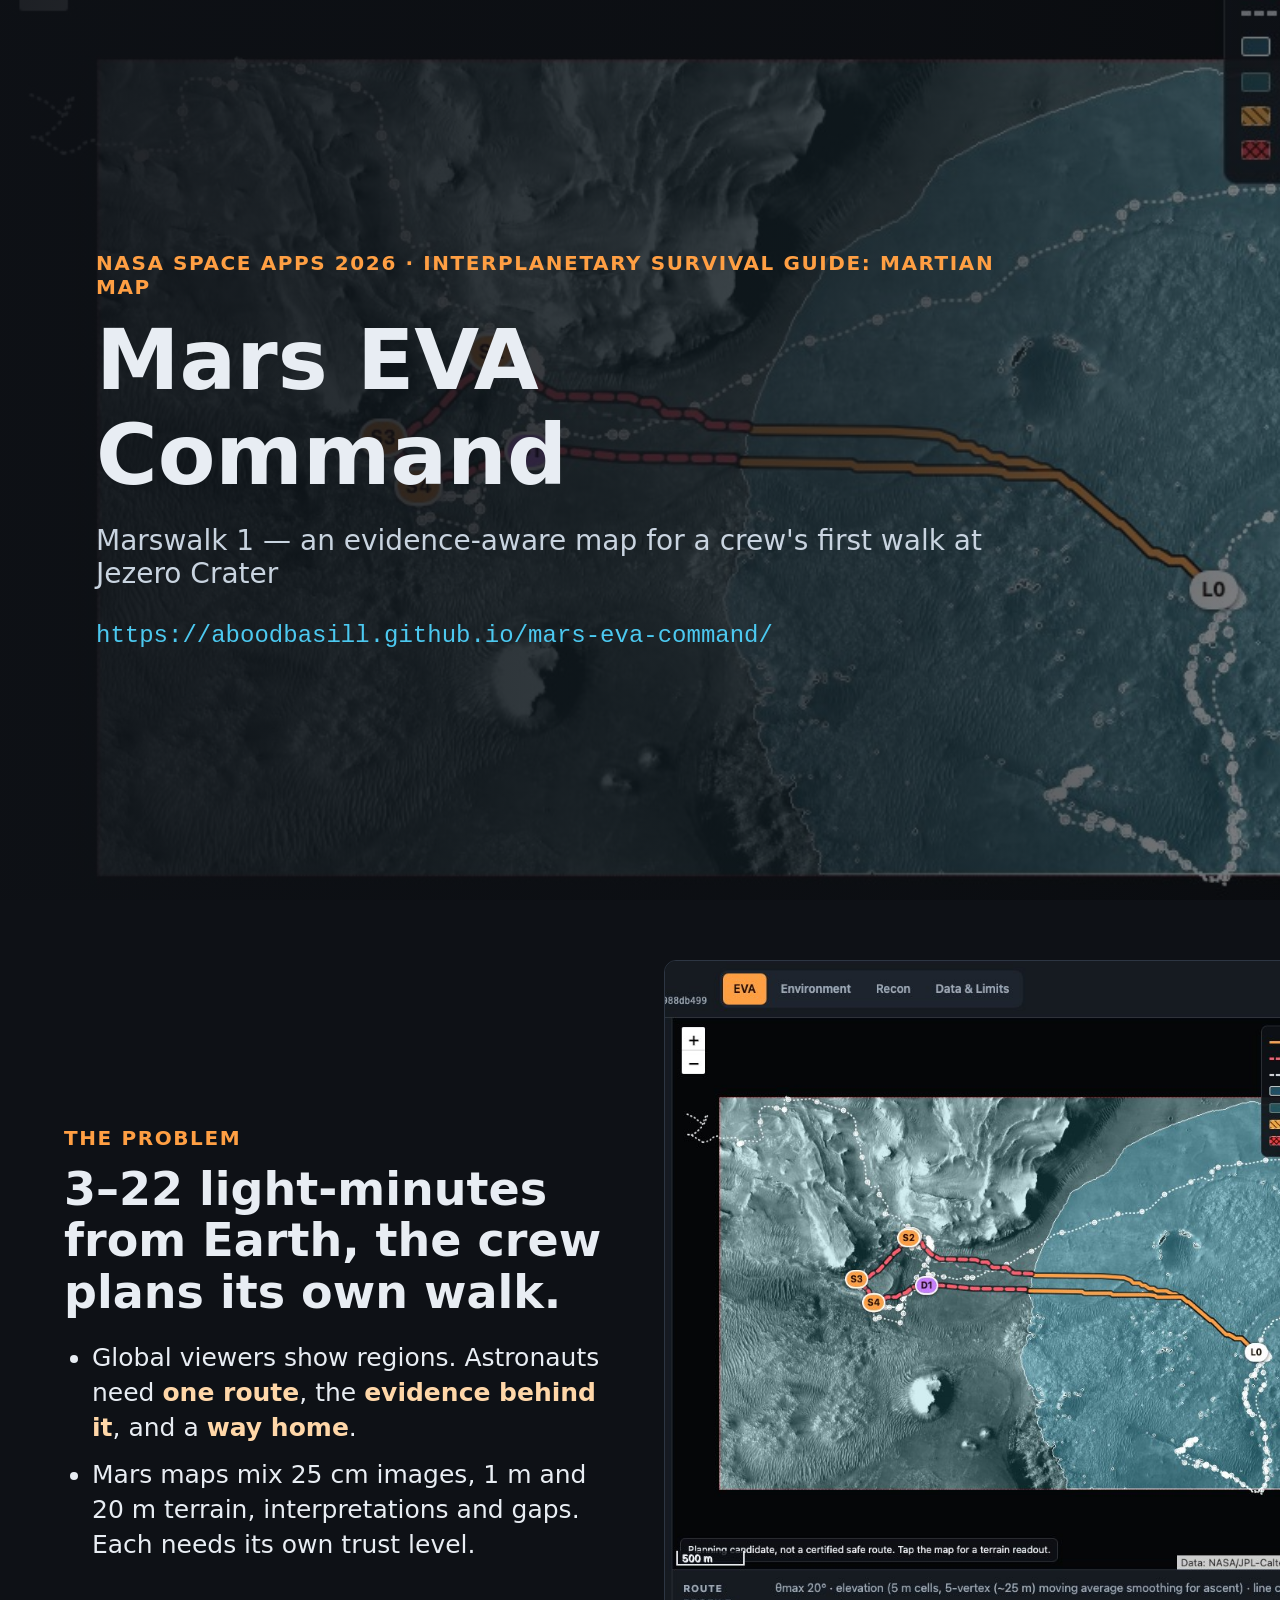
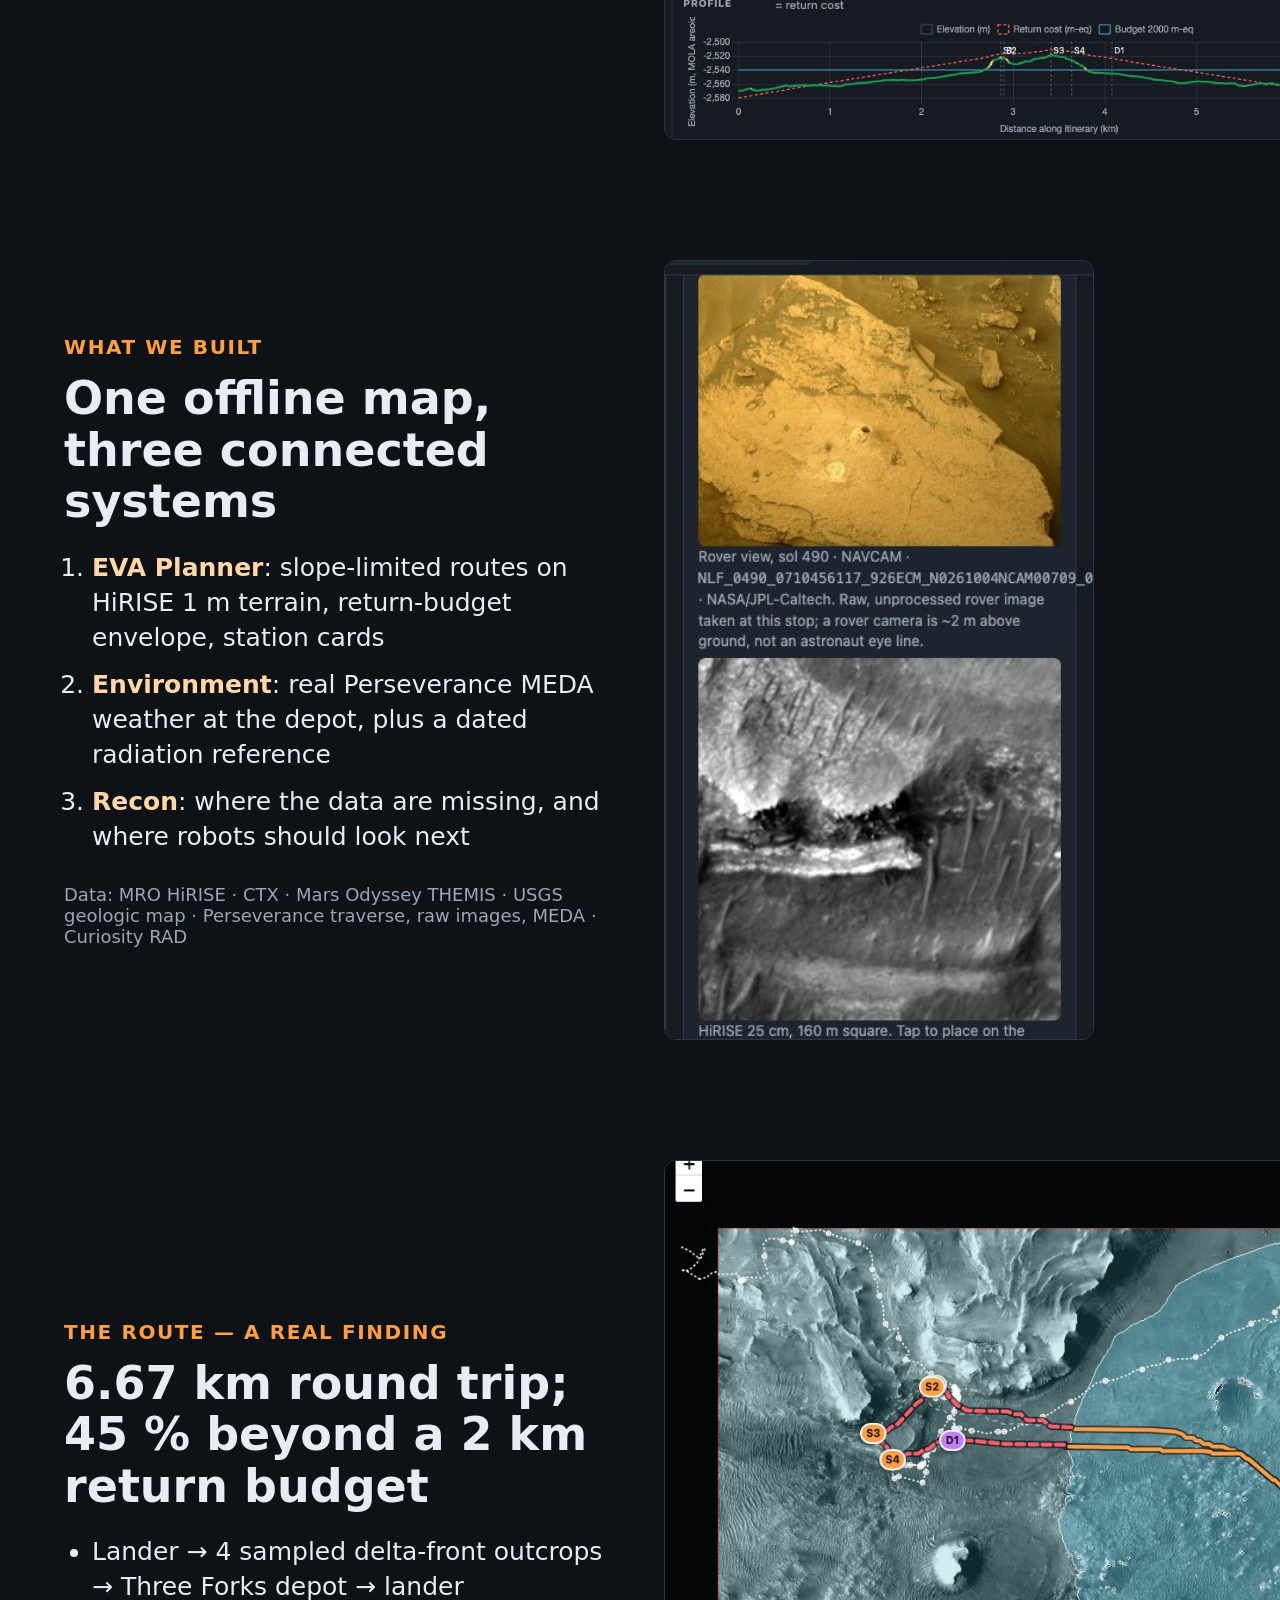
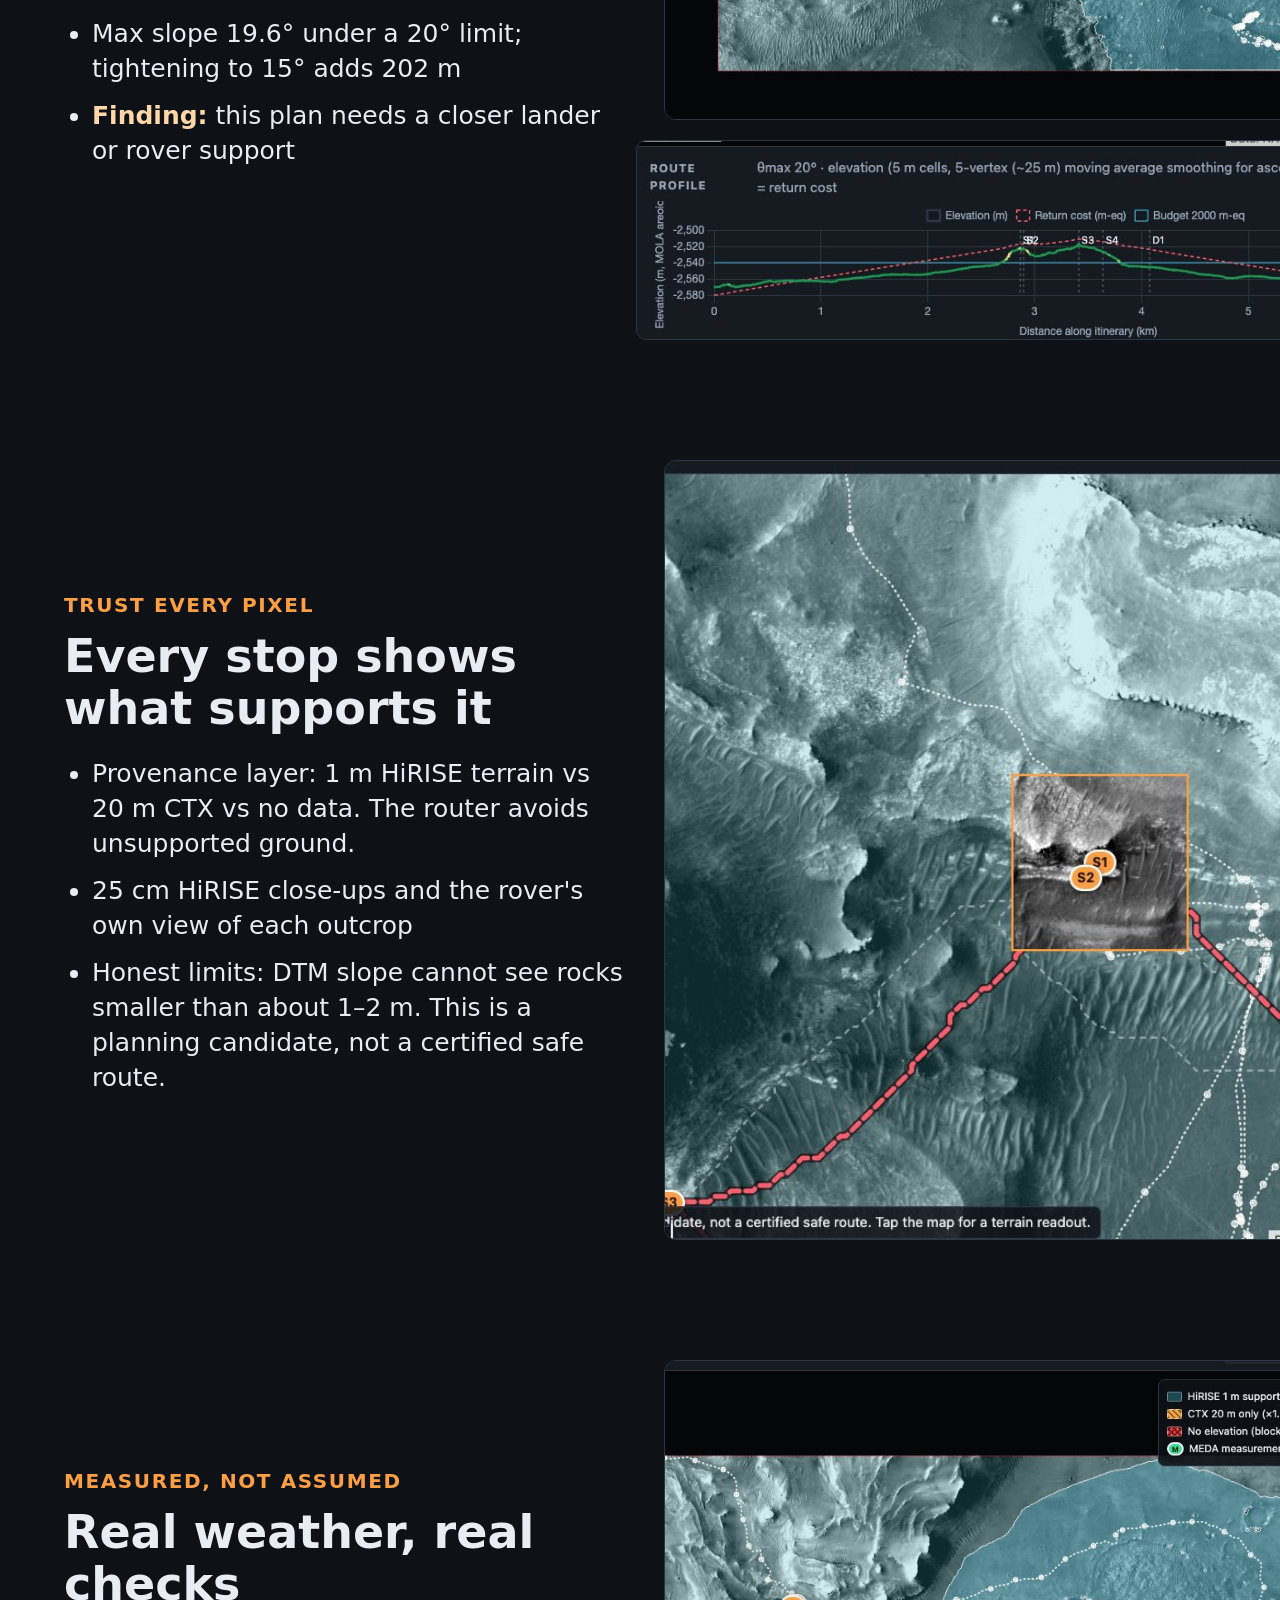
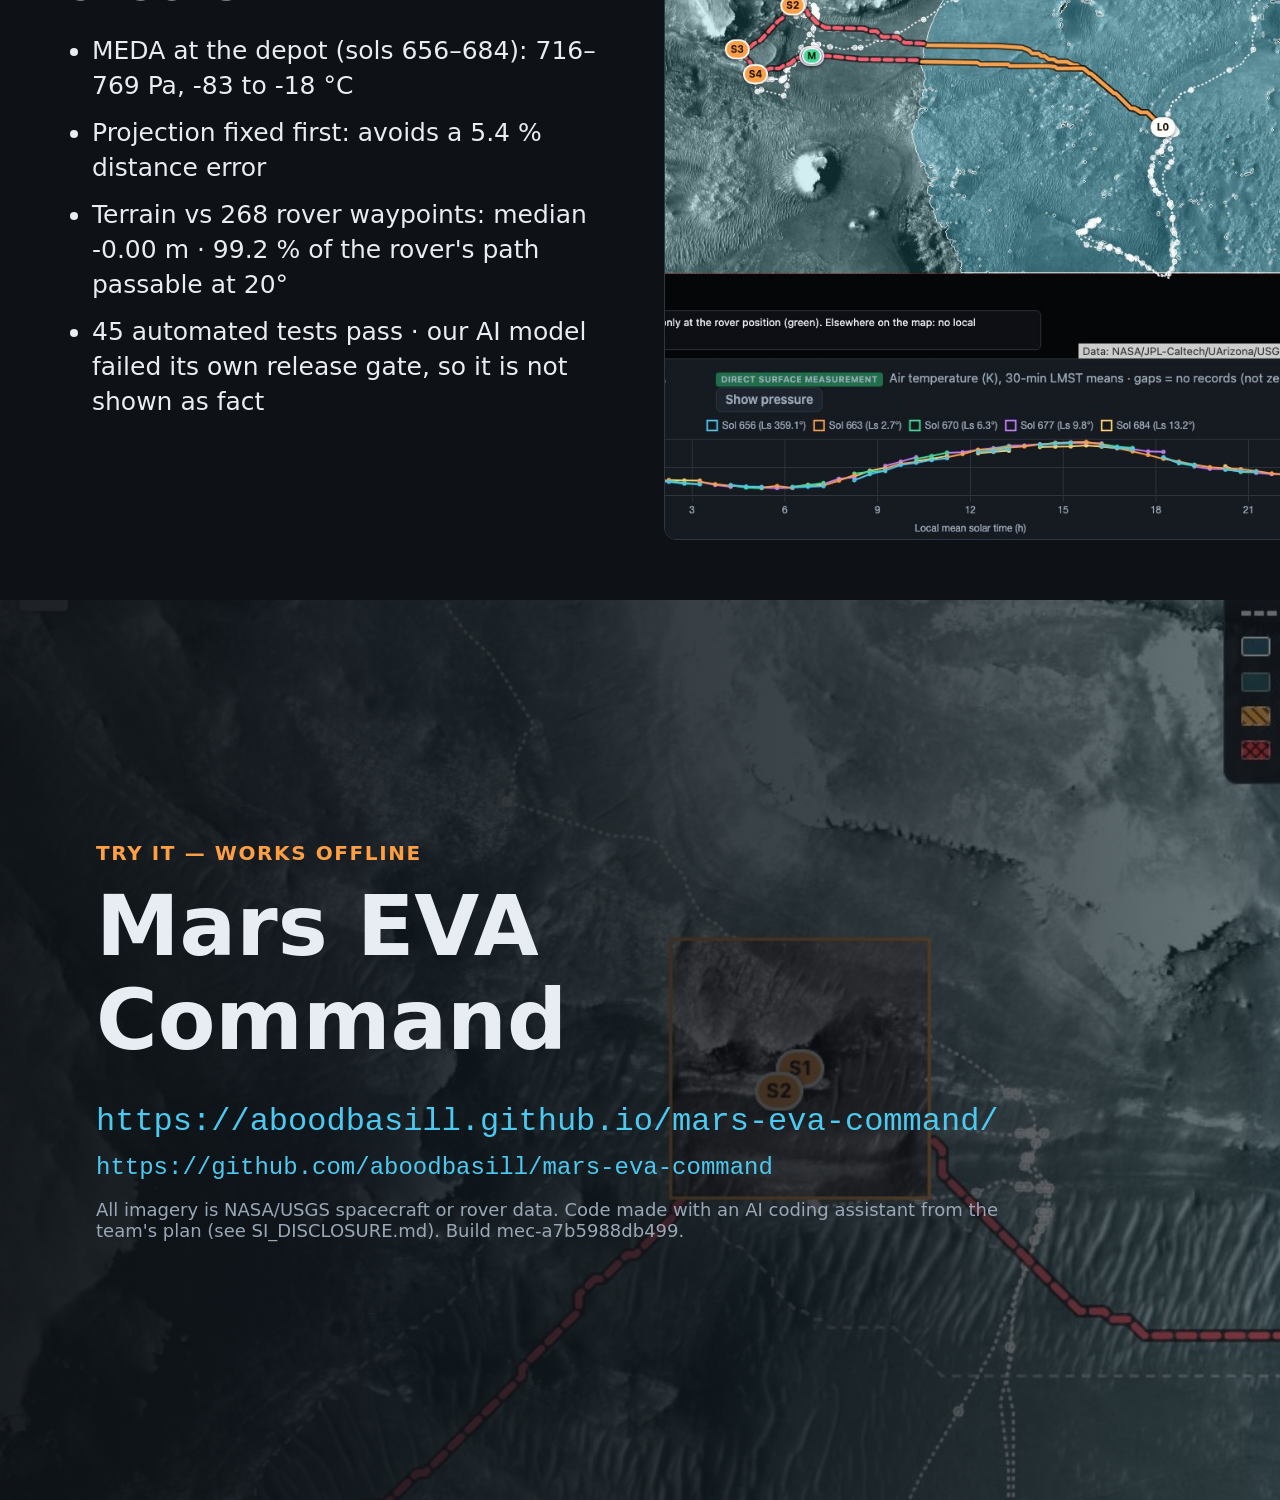
==== app/demo/index.html @ 602cb1e8 "Add demo: 7-slide deck, PDF and 29 s video; app deep links Demo is generated by demo/build_demo.py f" ====
<!doctype html><html lang="en"><head><meta charset="utf-8"><meta name="viewport" content="width=device-width, initial-scale=1">
      <title>Mars EVA Command — Demo</title>
      <meta name="si-disclosure" content="Slides generated with the help of an AI coding assistant from the team's plan; all images are real NASA/USGS data and app screenshots.">
      <style>*{box-sizing:border-box}html,body{margin:0;background:#0e1116;color:#e8edf3;font-family:system-ui,-apple-system,"Segoe UI",Roboto,sans-serif}
      .s{position:relative;width:1600px;height:900px;overflow:hidden;display:flex;gap:40px;padding:60px 64px;background:#0e1116;page-break-after:always;break-after:page}
      .txt{flex:0 0 560px;display:flex;flex-direction:column;justify-content:center}
      .kicker{color:#ff9f43;font-weight:700;text-transform:uppercase;letter-spacing:.08em;font-size:20px;margin-bottom:14px}
      h1{font-size:46px;line-height:1.12;margin:0 0 22px}h2{font-size:28px;font-weight:500;color:#c9d4e0;margin:0 0 18px}
      ul,ol{font-size:25px;line-height:1.4;padding-left:28px;margin:0}li{margin:0 0 12px}b{color:#ffd7a8}
      .small{font-size:18px;color:#9aa7b6;margin-top:18px}
      .pic{flex:1;min-width:0;height:100%;object-fit:cover;border-radius:12px;border:1px solid #2d3643}
      .pic.tall{flex:0 0 auto;width:430px;object-fit:cover;object-position:top}
      .strip{position:absolute;right:64px;bottom:60px;width:900px;height:200px;object-fit:cover;border-radius:10px;border:1px solid #2d3643}
      .s:has(.strip) .pic{height:560px;align-self:flex-start}
      .title{padding:0}.bg{position:absolute;inset:0;width:100%;height:100%;object-fit:cover}
      .veil{position:absolute;inset:0;background:linear-gradient(90deg,rgba(14,17,22,.94) 0%,rgba(14,17,22,.75) 55%,rgba(14,17,22,.35) 100%)}
      .tc{position:relative;padding:120px 96px;display:flex;flex-direction:column;justify-content:center;max-width:1100px}
      .title h1{font-size:84px}.links{font-family:ui-monospace,Menlo,monospace;font-size:24px;color:#4cc9f0;margin-top:14px}
      .links.big{font-size:32px}.team{font-size:28px;margin-top:8px}
      @page{size:1600px 900px;margin:0}
      body.one .s{display:none}body.one .s.on{display:flex}</style></head><body><section class="s title"><img class="bg" src="img/map.jpg" alt="">
      <div class="veil"></div><div class="tc">
      <div class="kicker">NASA Space Apps 2026 · Interplanetary Survival Guide: Martian Map</div>
      <h1>Mars EVA Command</h1><h2>Marswalk 1 — an evidence-aware map for a crew's first walk at Jezero Crater</h2>
      <div class="links">https://aboodbasill.github.io/mars-eva-command/</div></div></section><section class="s"><div class="txt"><div class="kicker">The problem</div>
      <h1>3–22 light-minutes from Earth, the crew plans its own walk.</h1>
      <ul><li>Global viewers show regions. Astronauts need <b>one route</b>, the <b>evidence behind it</b>, and a <b>way home</b>.</li>
      <li>Mars maps mix 25 cm images, 1 m and 20 m terrain, interpretations and gaps. Each needs its own trust level.</li></ul></div>
      <img class="pic" src="img/eva_full.jpg" alt="App overview"></section><section class="s"><div class="txt"><div class="kicker">What we built</div>
      <h1>One offline map, three connected systems</h1>
      <ol><li><b>EVA Planner</b>: slope-limited routes on HiRISE 1 m terrain, return-budget envelope, station cards</li>
      <li><b>Environment</b>: real Perseverance MEDA weather at the depot, plus a dated radiation reference</li>
      <li><b>Recon</b>: where the data are missing, and where robots should look next</li></ol>
      <p class="small">Data: MRO HiRISE · CTX · Mars Odyssey THEMIS · USGS geologic map · Perseverance traverse, raw images, MEDA · Curiosity RAD</p></div>
      <img class="pic tall" src="img/station.jpg" alt="Station card with rover view"></section><section class="s"><div class="txt"><div class="kicker">The route — a real finding</div>
      <h1>6.67 km round trip; 45 % beyond a 2 km return budget</h1>
      <ul><li>Lander → 4 sampled delta-front outcrops → Three Forks depot → lander</li>
      <li>Max slope 19.6° under a 20° limit; tightening to 15° adds 202 m</li>
      <li><b>Finding:</b> this plan needs a closer lander or rover support</li></ul></div>
      <img class="pic" src="img/map.jpg" alt="Route map"><img class="strip" src="img/profile.jpg" alt="Elevation profile"></section><section class="s"><div class="txt"><div class="kicker">Trust every pixel</div>
      <h1>Every stop shows what supports it</h1>
      <ul><li>Provenance layer: 1 m HiRISE terrain vs 20 m CTX vs no data. The router avoids unsupported ground.</li>
      <li>25 cm HiRISE close-ups and the rover's own view of each outcrop</li>
      <li>Honest limits: DTM slope cannot see rocks smaller than about 1–2 m. This is a planning candidate, not a certified safe route.</li></ul></div>
      <img class="pic" src="img/chip.jpg" alt="25 cm HiRISE chip at S1"></section><section class="s"><div class="txt"><div class="kicker">Measured, not assumed</div>
      <h1>Real weather, real checks</h1>
      <ul><li>MEDA at the depot (sols 656–684): 716–769 Pa, -83 to -18 °C</li>
      <li>Projection fixed first: avoids a 5.4 % distance error</li>
      <li>Terrain vs 268 rover waypoints: median -0.00 m · 99.2 % of the rover's path passable at 20°</li>
      <li>45 automated tests pass · our AI model failed its own release gate, so it is not shown as fact</li></ul></div>
      <img class="pic" src="img/env.jpg" alt="Environment mode"></section><section class="s title"><img class="bg" src="img/chip.jpg" alt=""><div class="veil"></div><div class="tc">
      <div class="kicker">Try it — works offline</div><h1>Mars EVA Command</h1>
      <div class="links big">https://aboodbasill.github.io/mars-eva-command/</div><div class="links">https://github.com/aboodbasill/mars-eva-command</div>
      <p class="small">All imagery is NASA/USGS spacecraft or rover data. Code made with an AI coding assistant from the team's plan (see SI_DISCLOSURE.md). Build mec-a7b5988db499.</p></div></section><script>const n=parseInt((location.hash.match(/slide=(\d+)/)||[])[1]||0,10);
      if(n){document.body.classList.add('one');document.querySelectorAll('.s')[n-1].classList.add('on');}</script></body></html>
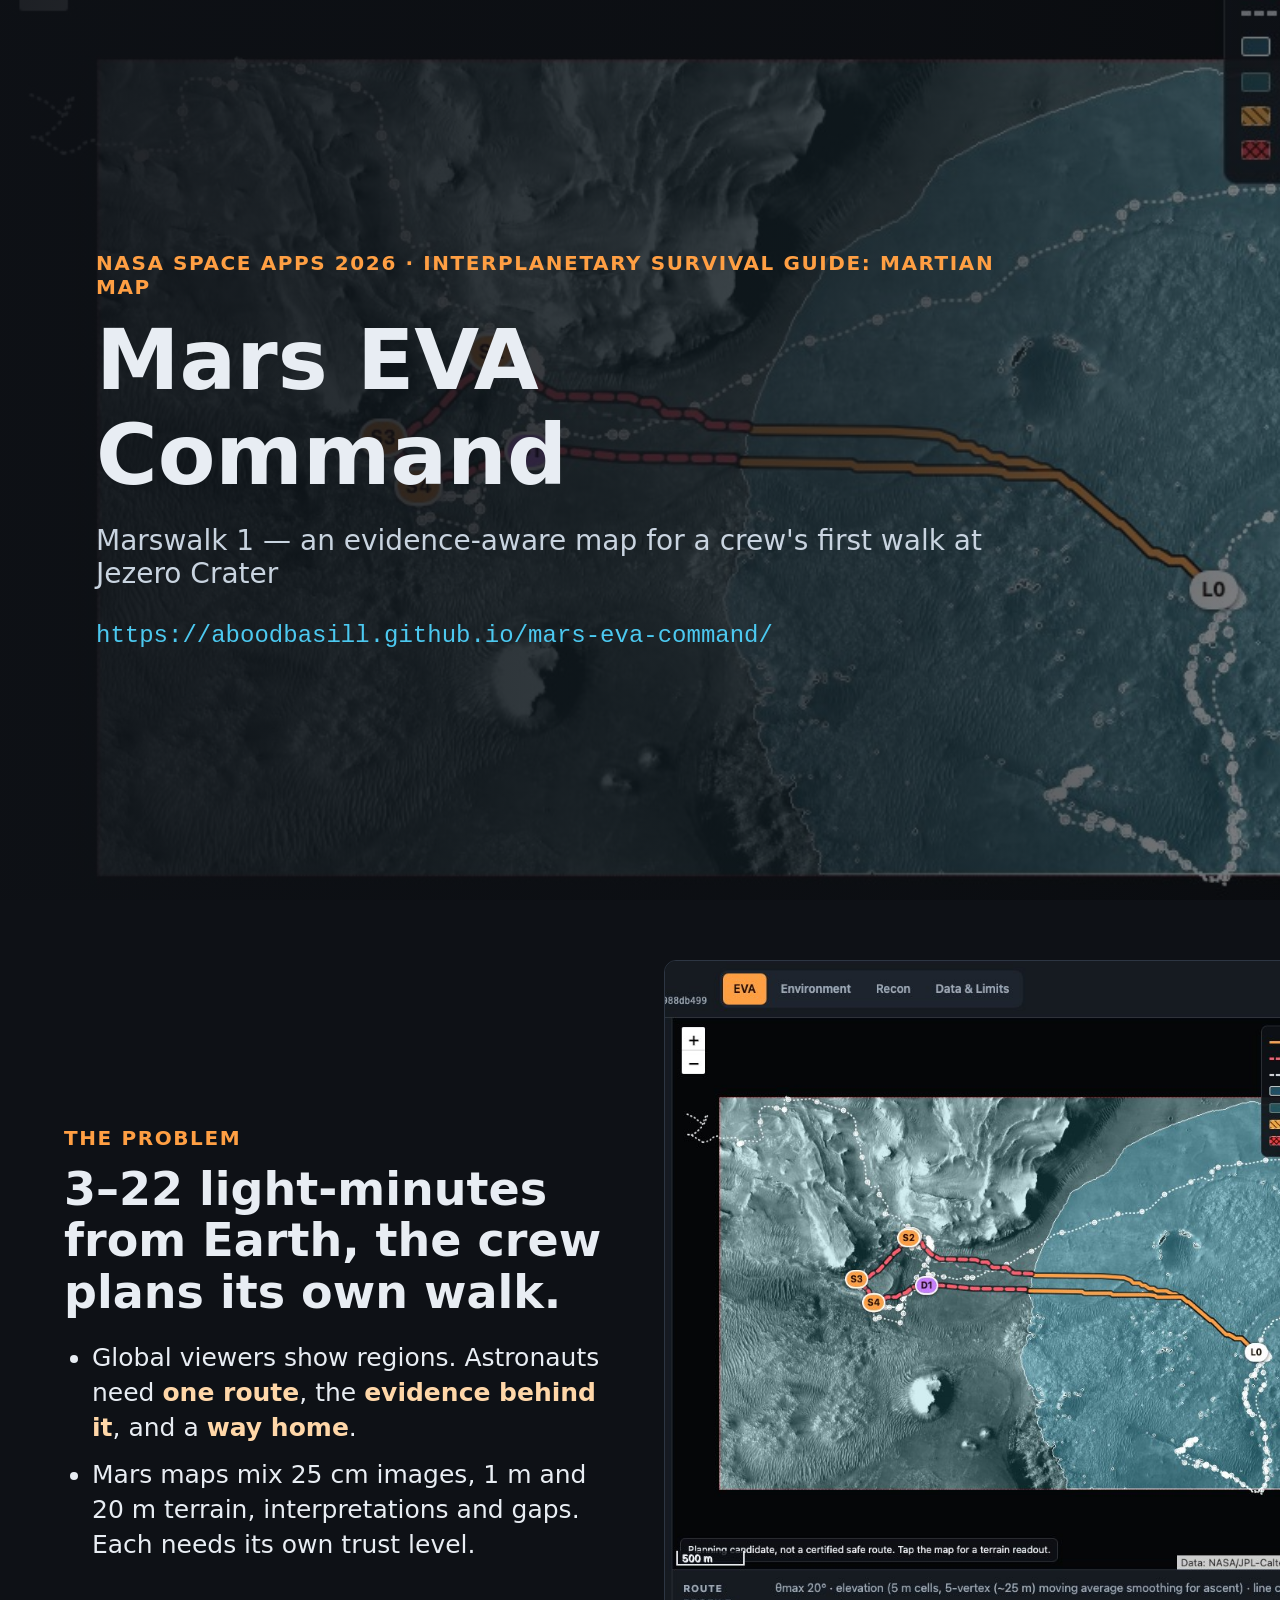
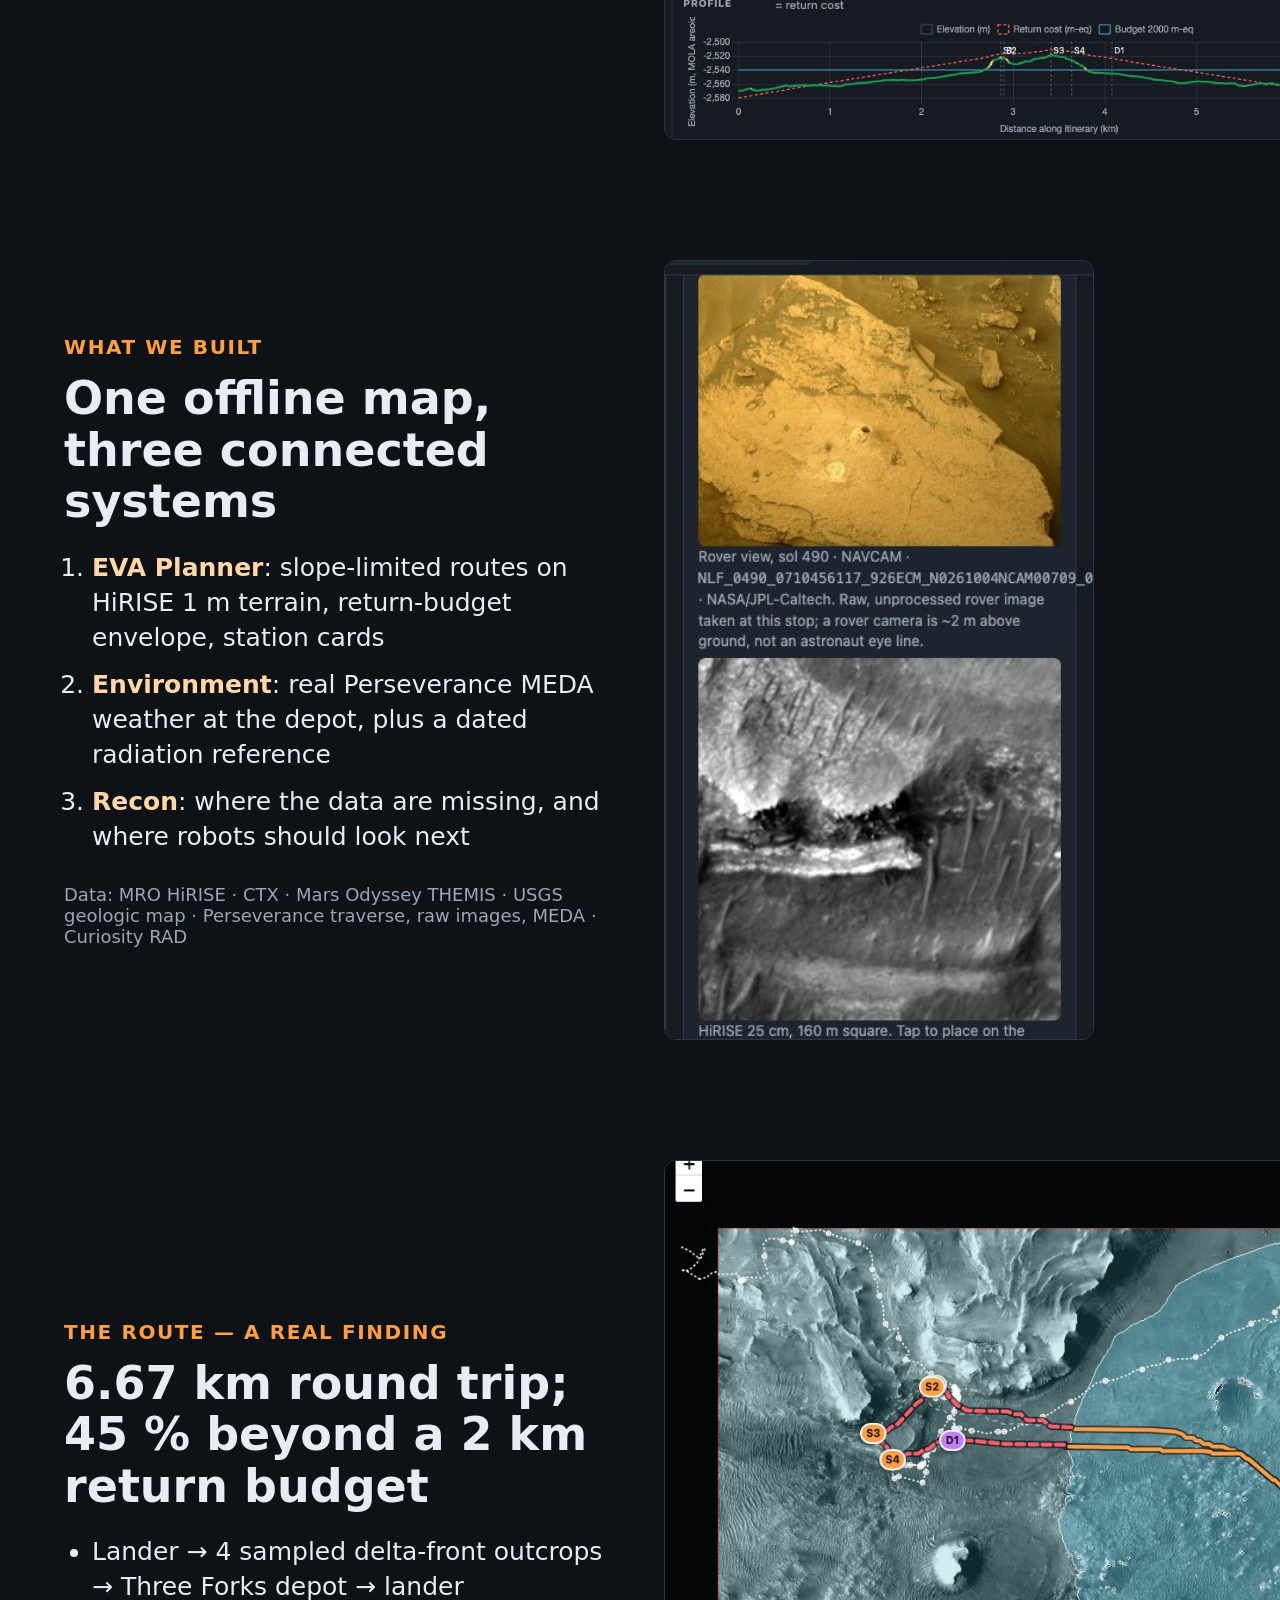
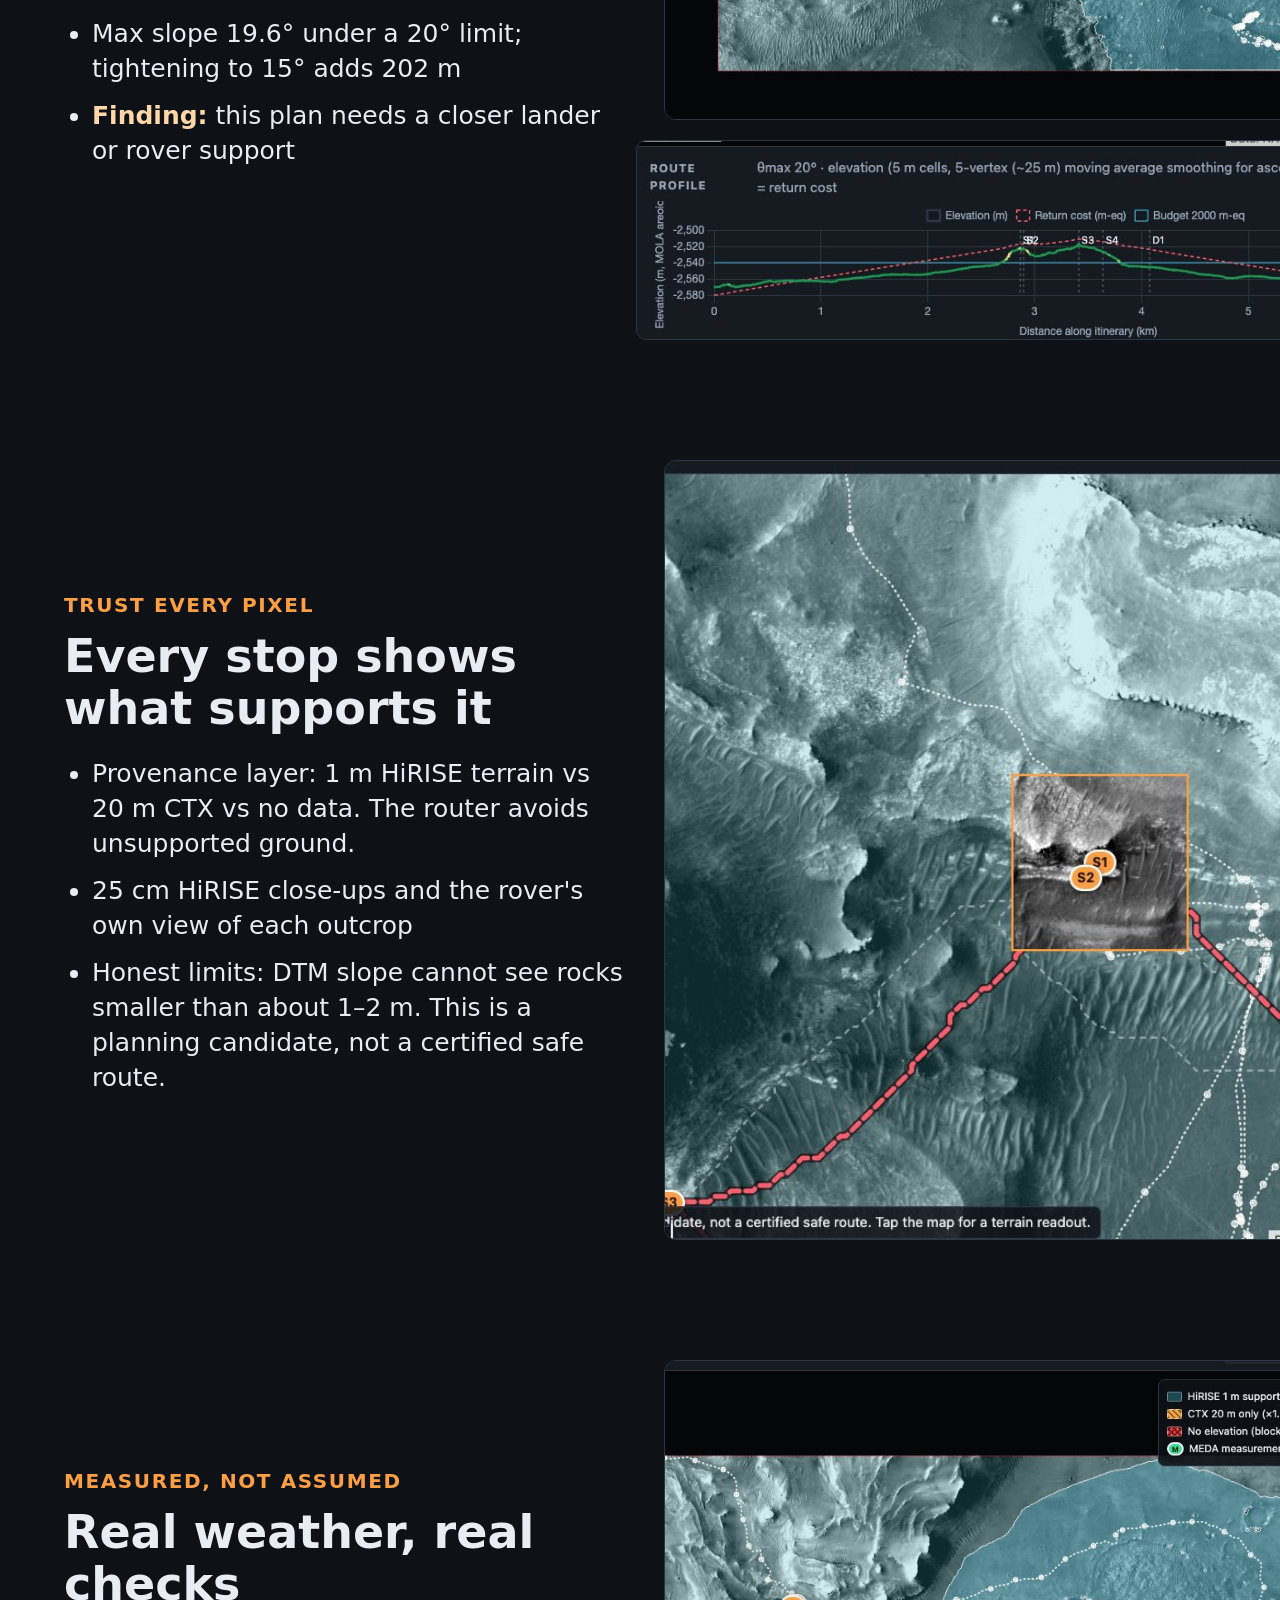
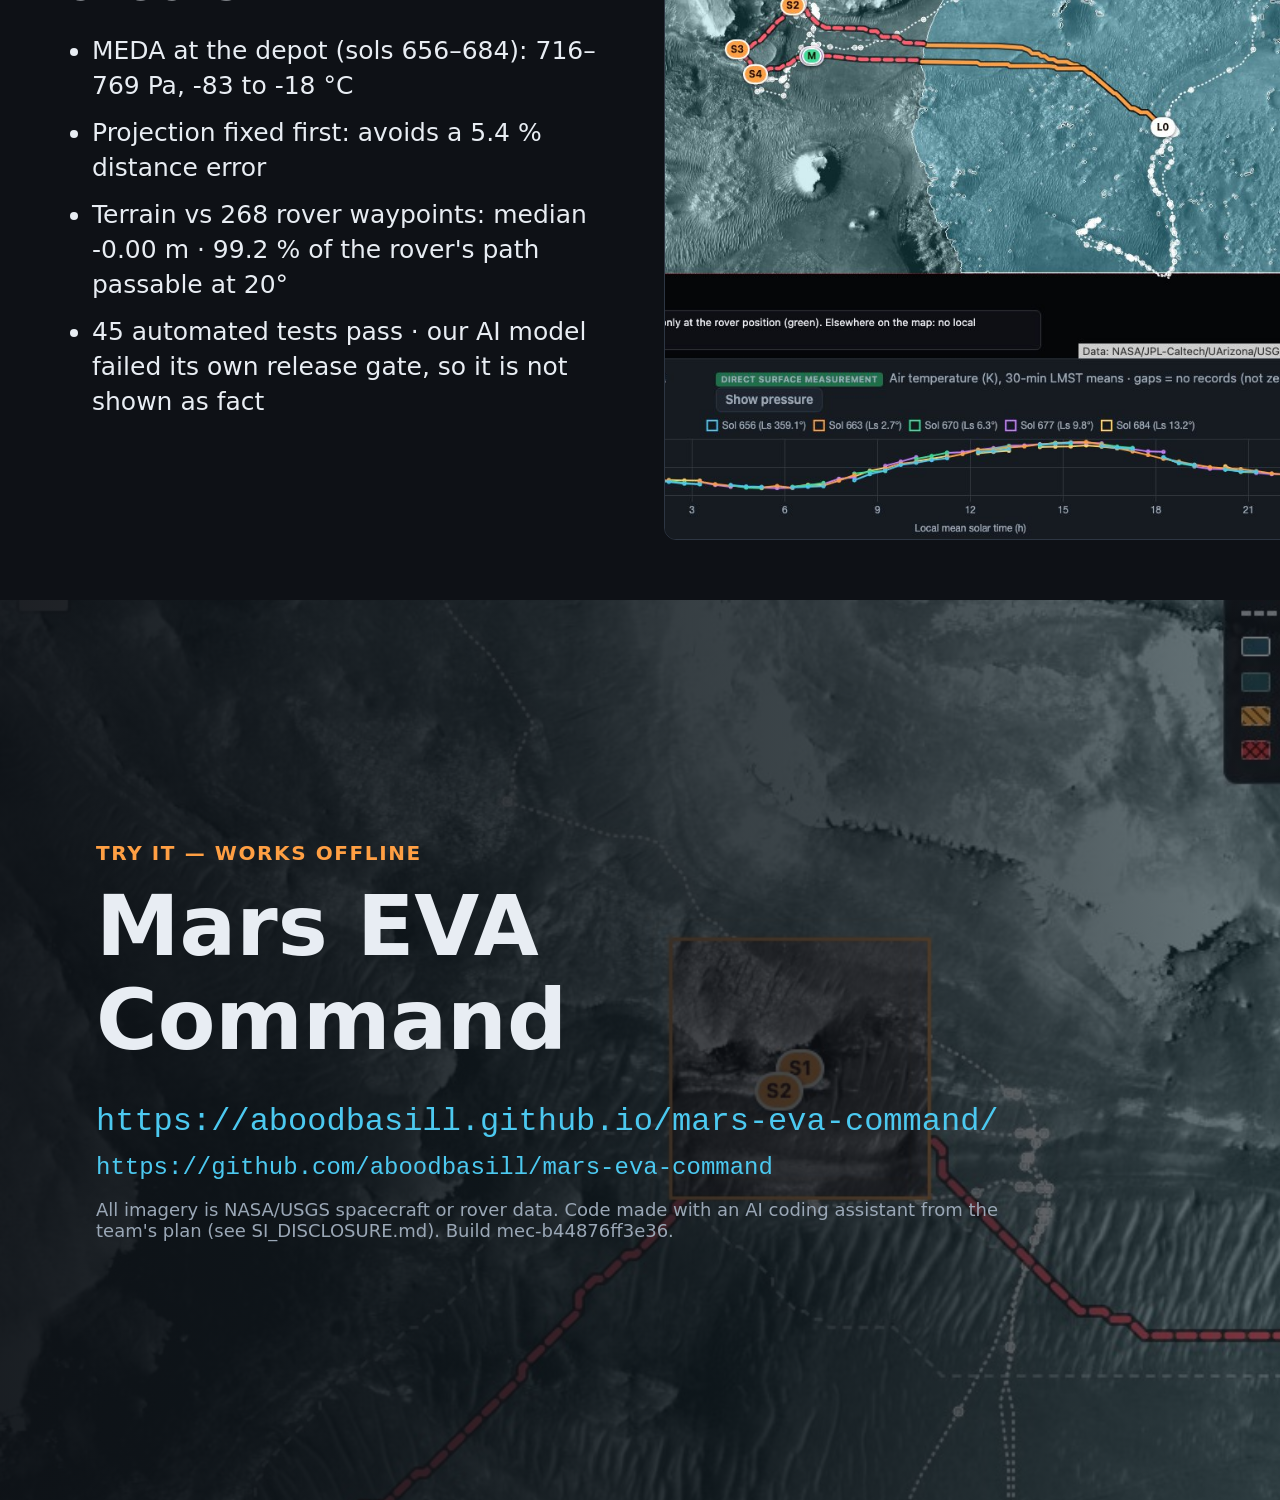
==== commit 12da3916: "Depot from PDS tube data, sourced lunar limits, judge Q&A - Depot point = centroid of the 10 tube dr" ====
--- a/app/demo/index.html
+++ b/app/demo/index.html
@@ -51,5 +51,5 @@
       <img class="pic" src="img/env.jpg" alt="Environment mode"></section><section class="s title"><img class="bg" src="img/chip.jpg" alt=""><div class="veil"></div><div class="tc">
       <div class="kicker">Try it — works offline</div><h1>Mars EVA Command</h1>
       <div class="links big">https://aboodbasill.github.io/mars-eva-command/</div><div class="links">https://github.com/aboodbasill/mars-eva-command</div>
-      <p class="small">All imagery is NASA/USGS spacecraft or rover data. Code made with an AI coding assistant from the team's plan (see SI_DISCLOSURE.md). Build mec-a7b5988db499.</p></div></section><script>const n=parseInt((location.hash.match(/slide=(\d+)/)||[])[1]||0,10);
+      <p class="small">All imagery is NASA/USGS spacecraft or rover data. Code made with an AI coding assistant from the team's plan (see SI_DISCLOSURE.md). Build mec-b44876ff3e36.</p></div></section><script>const n=parseInt((location.hash.match(/slide=(\d+)/)||[])[1]||0,10);
       if(n){document.body.classList.add('one');document.querySelectorAll('.s')[n-1].classList.add('on');}</script></body></html>
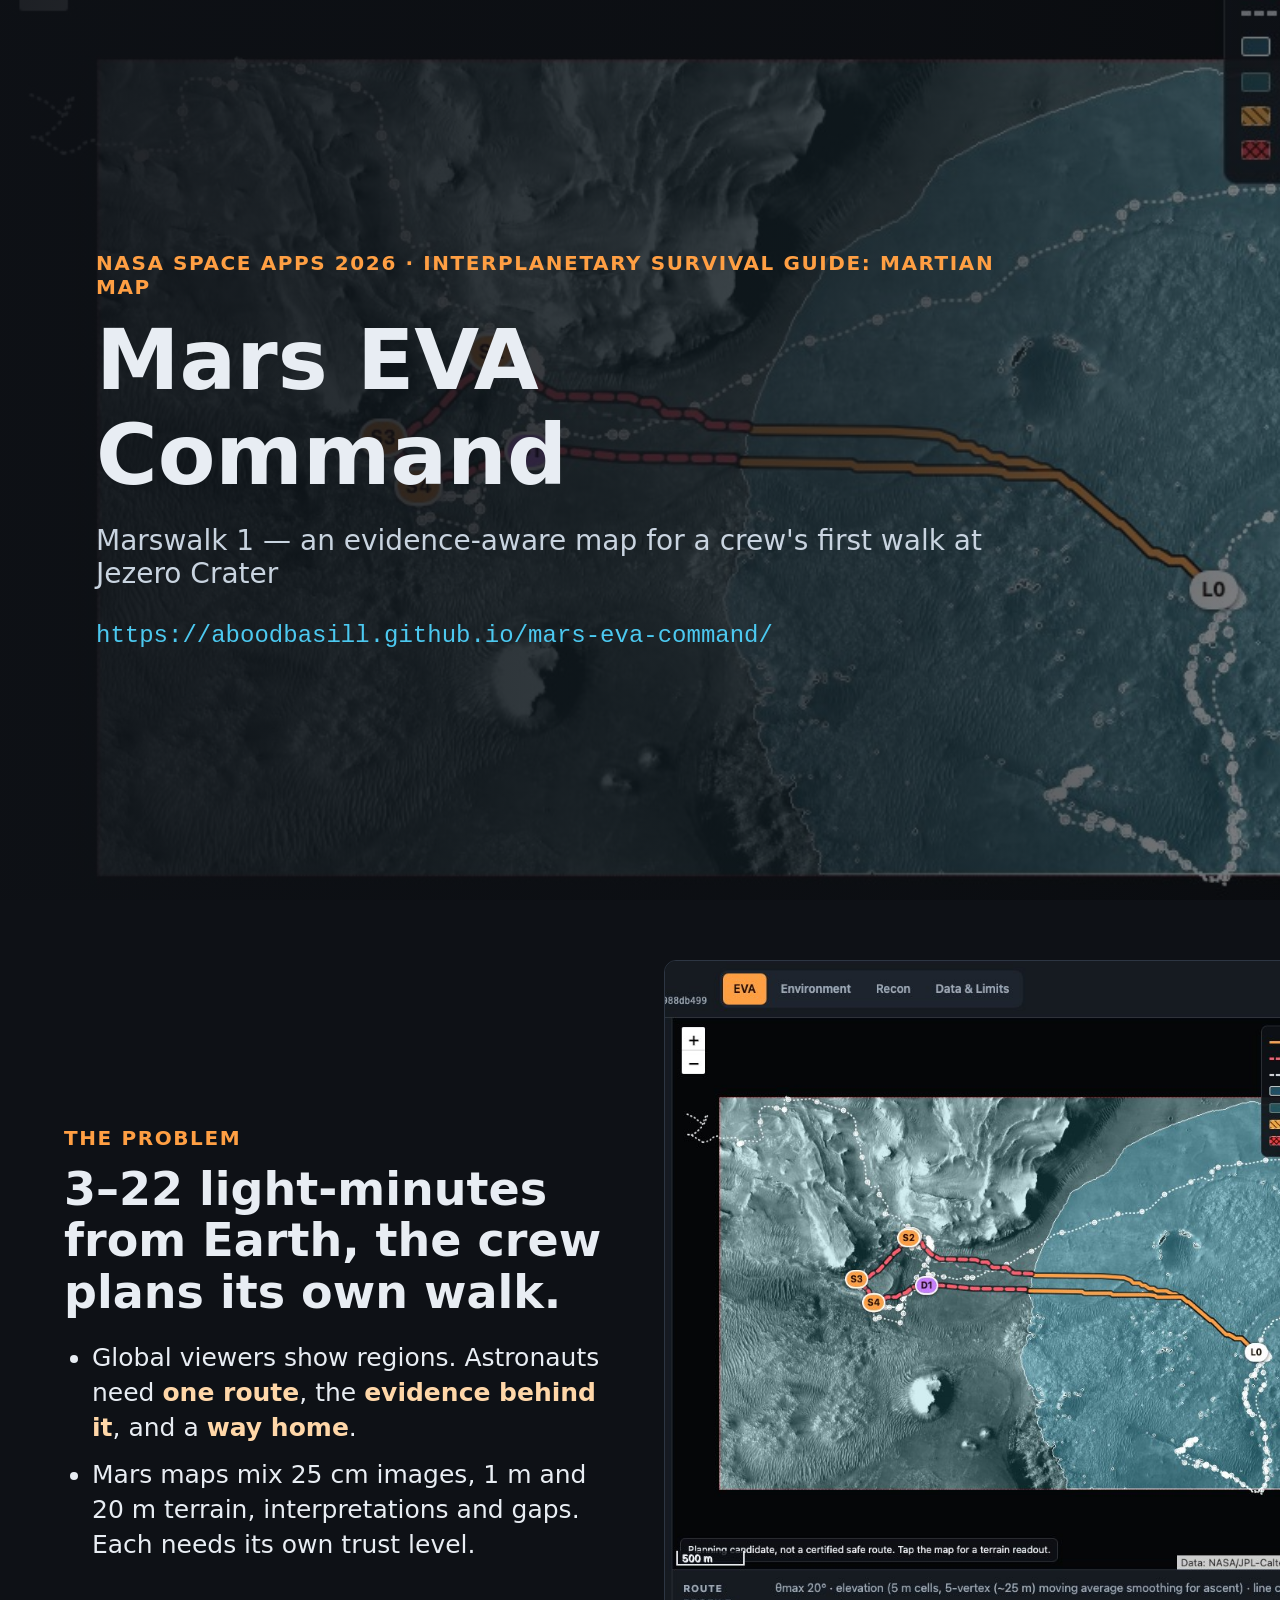
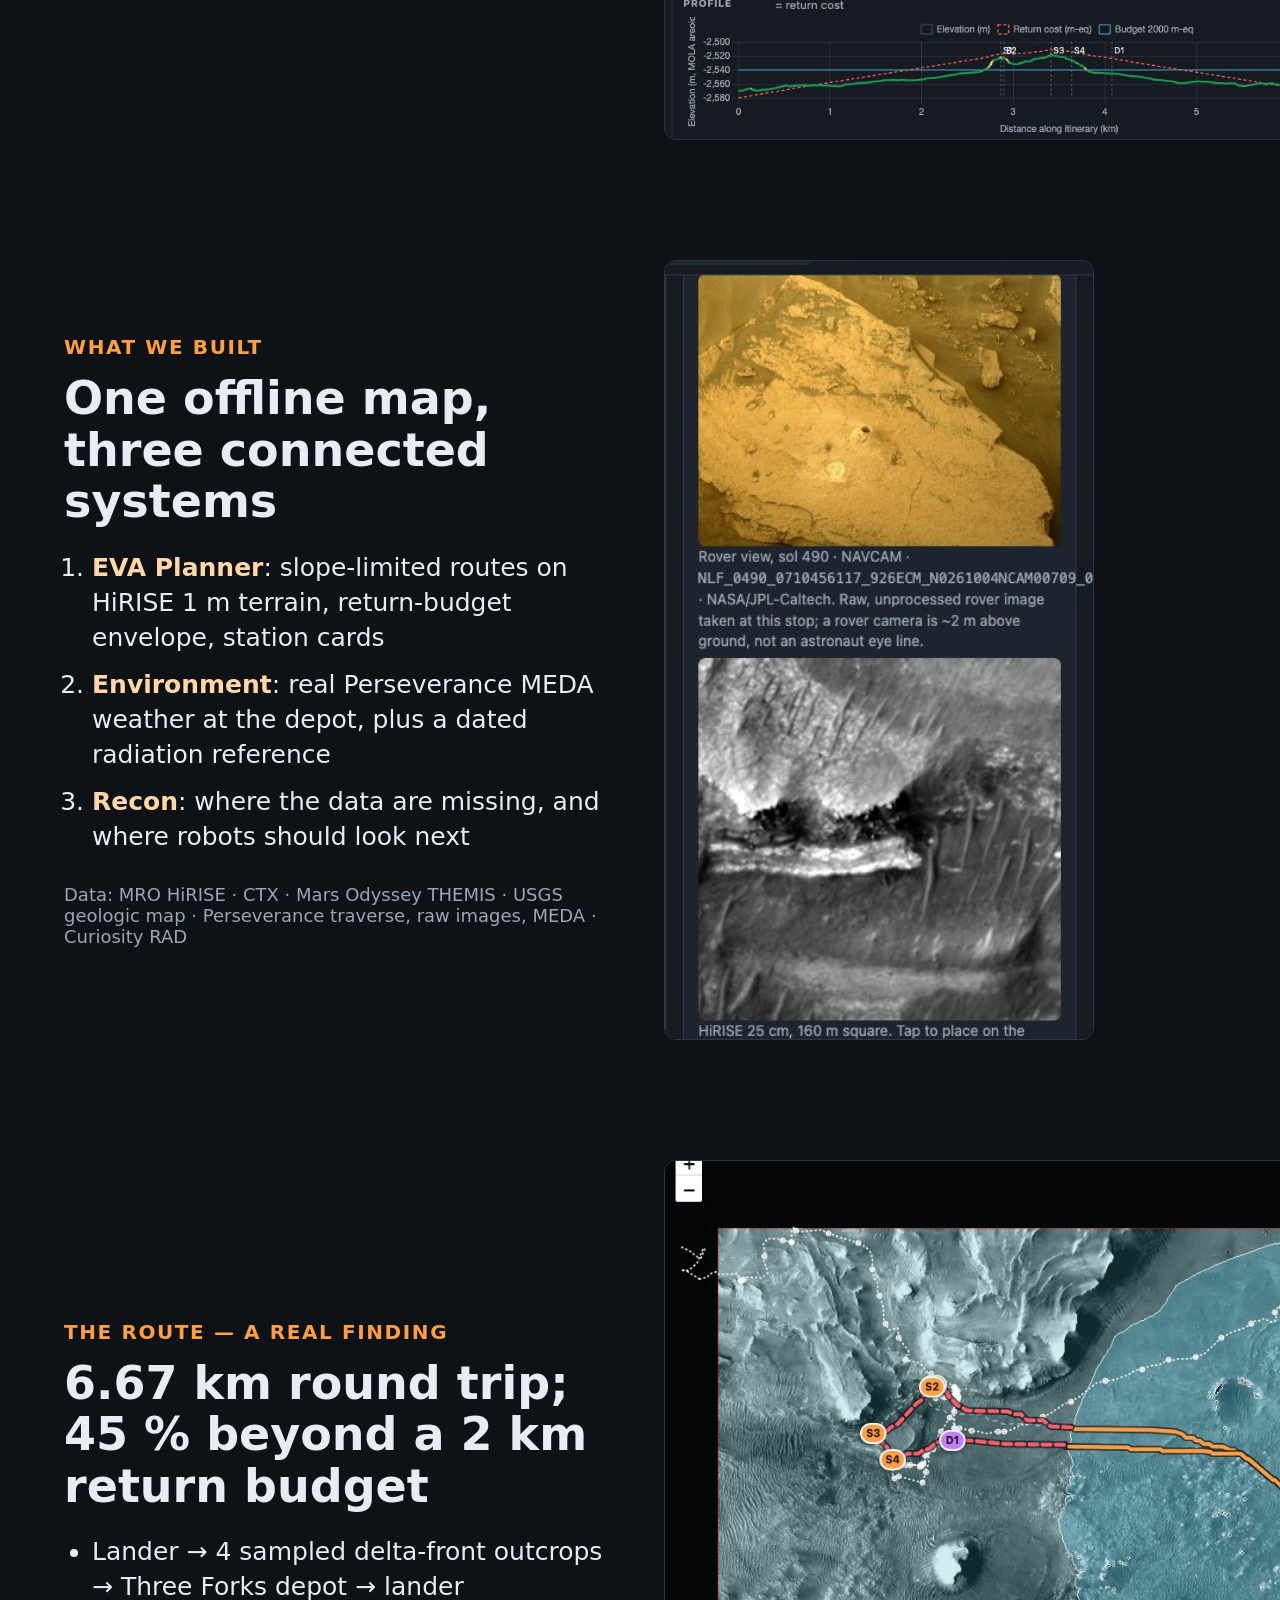
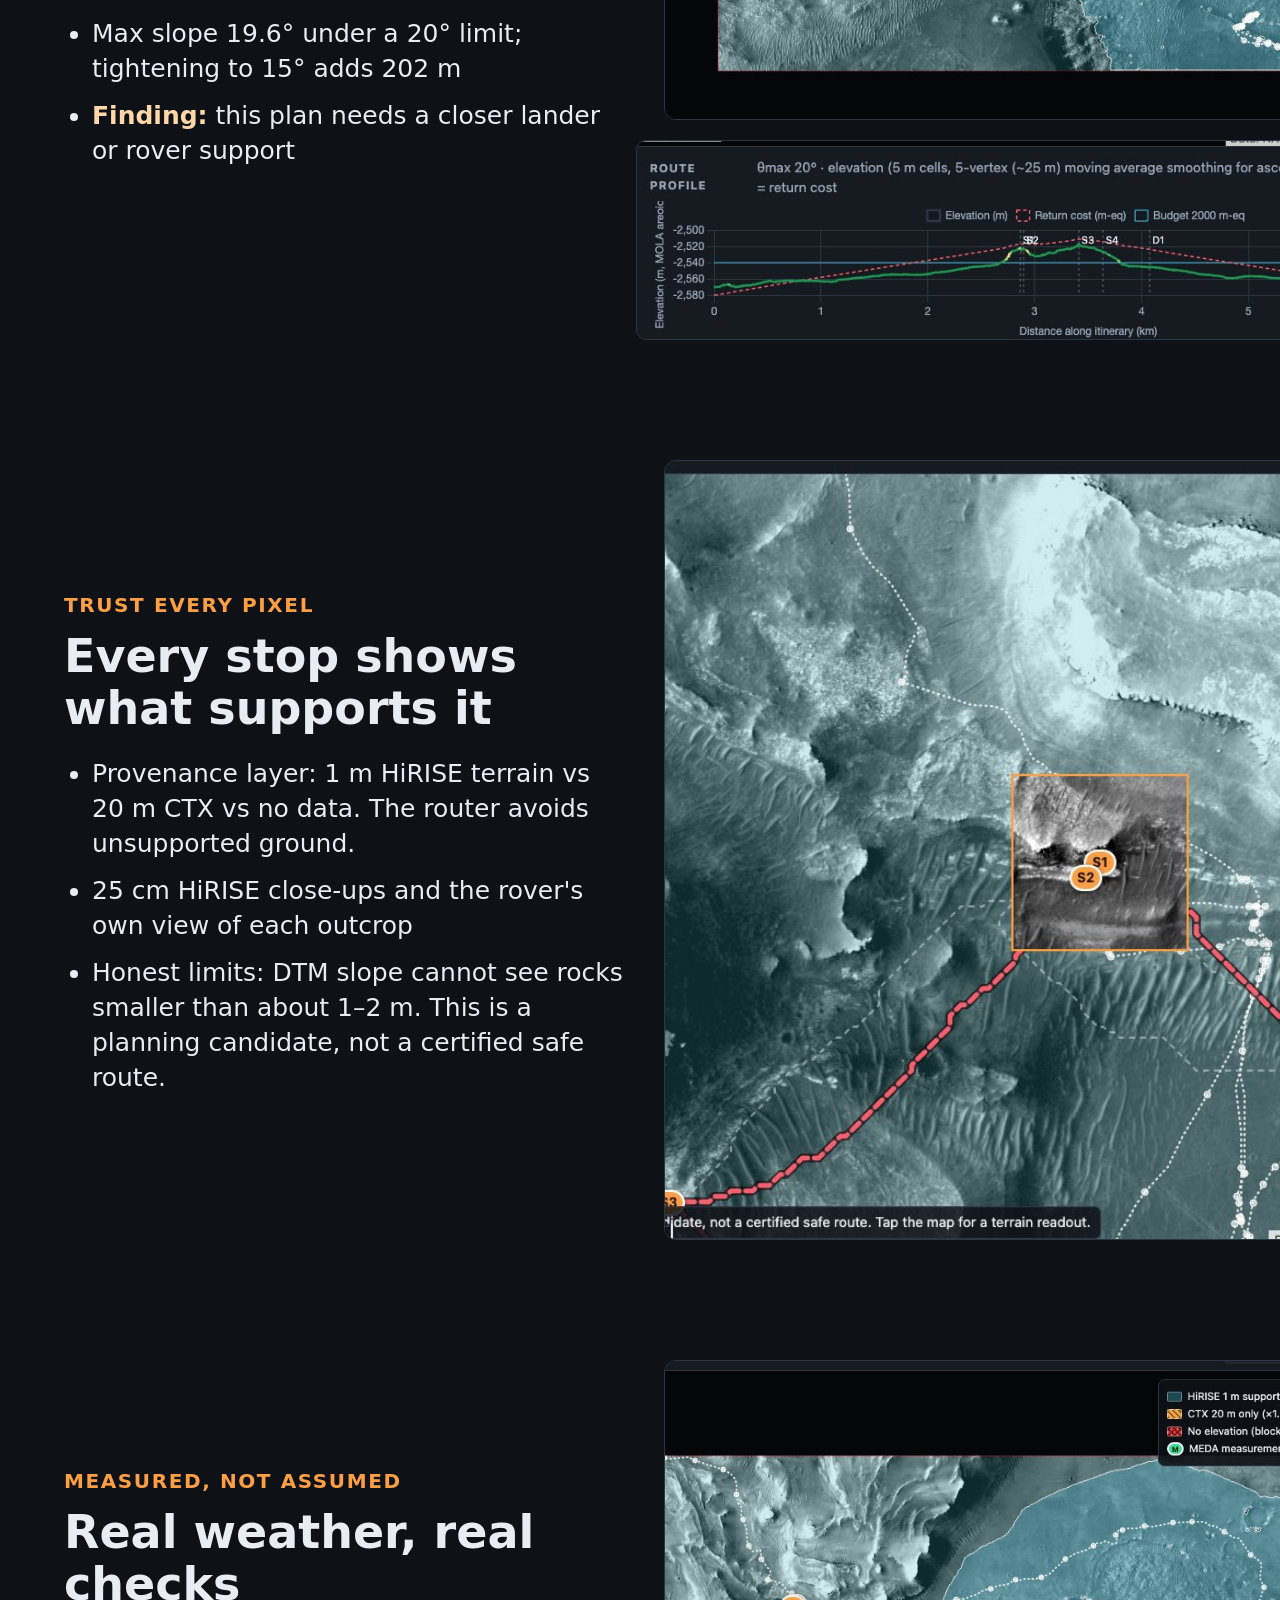
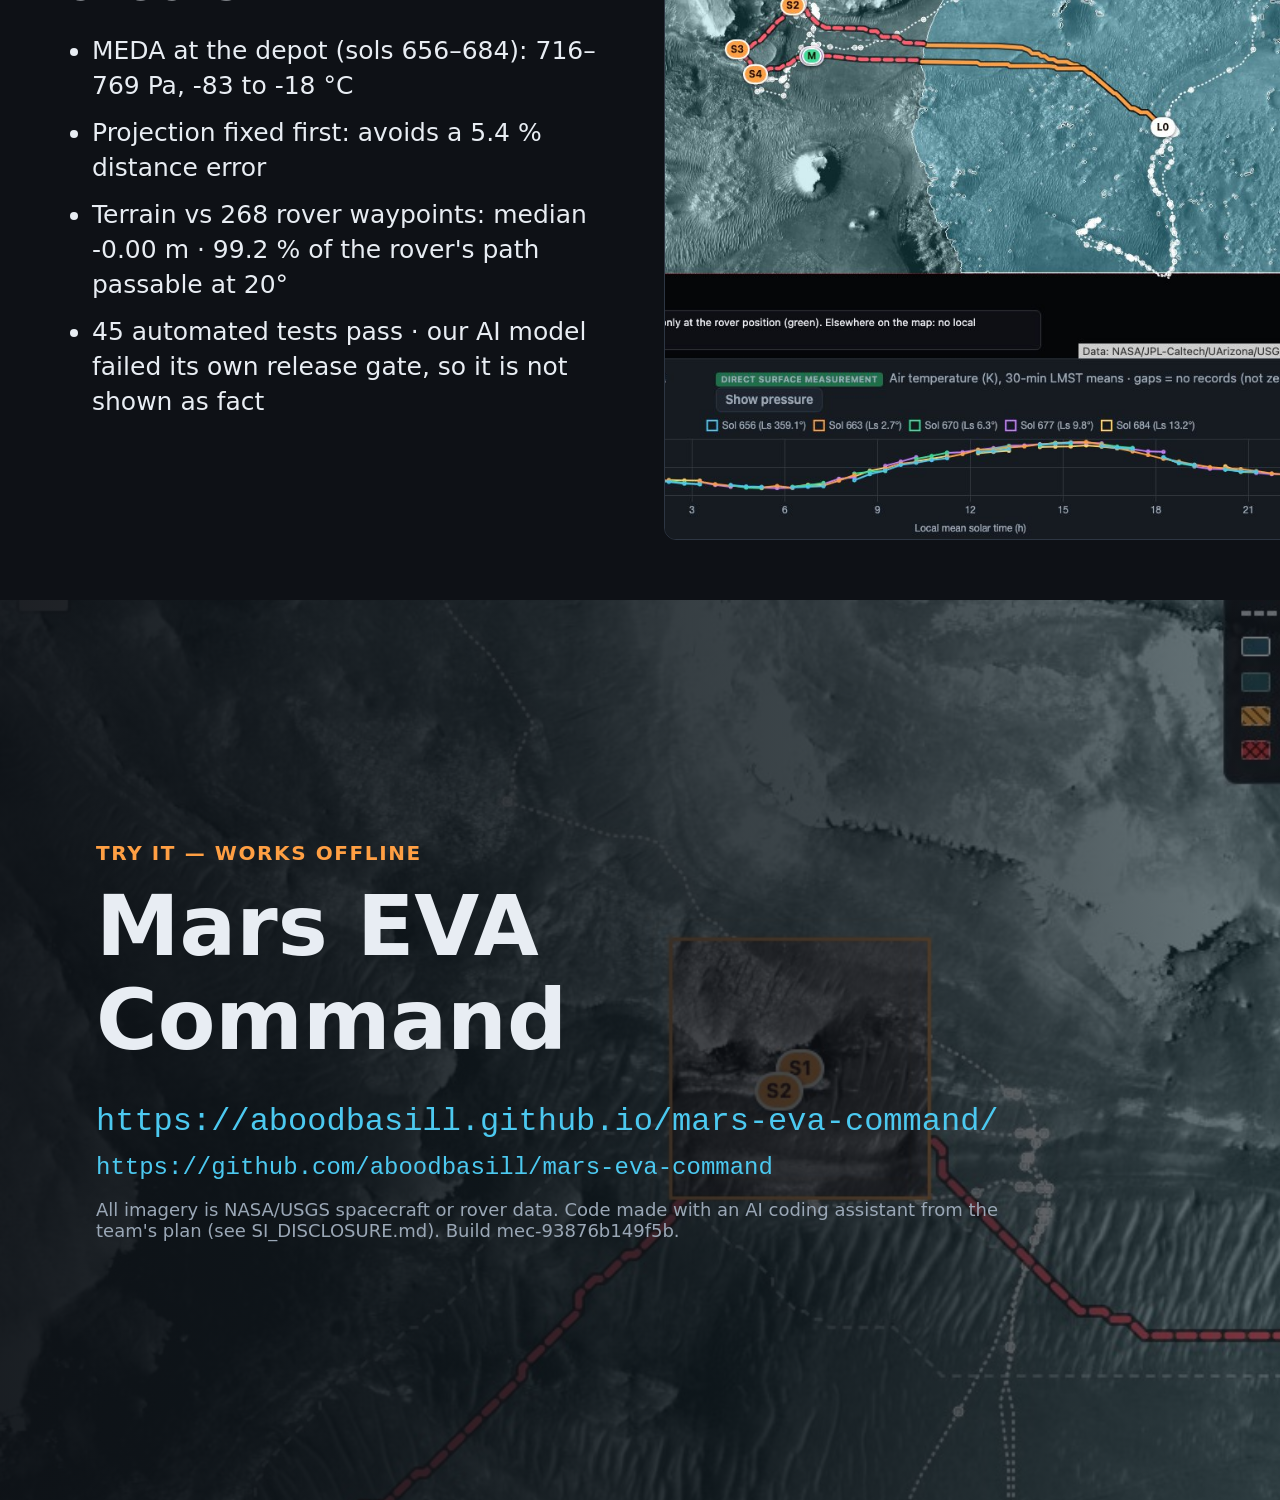
==== commit 05deea90: "Add a guided 13-step demo tour; fix layout height and phone scrolling - '▶ Demo tour' button and #to" ====
--- a/app/demo/index.html
+++ b/app/demo/index.html
@@ -51,5 +51,5 @@
       <img class="pic" src="img/env.jpg" alt="Environment mode"></section><section class="s title"><img class="bg" src="img/chip.jpg" alt=""><div class="veil"></div><div class="tc">
       <div class="kicker">Try it — works offline</div><h1>Mars EVA Command</h1>
       <div class="links big">https://aboodbasill.github.io/mars-eva-command/</div><div class="links">https://github.com/aboodbasill/mars-eva-command</div>
-      <p class="small">All imagery is NASA/USGS spacecraft or rover data. Code made with an AI coding assistant from the team's plan (see SI_DISCLOSURE.md). Build mec-b44876ff3e36.</p></div></section><script>const n=parseInt((location.hash.match(/slide=(\d+)/)||[])[1]||0,10);
+      <p class="small">All imagery is NASA/USGS spacecraft or rover data. Code made with an AI coding assistant from the team's plan (see SI_DISCLOSURE.md). Build mec-93876b149f5b.</p></div></section><script>const n=parseInt((location.hash.match(/slide=(\d+)/)||[])[1]||0,10);
       if(n){document.body.classList.add('one');document.querySelectorAll('.s')[n-1].classList.add('on');}</script></body></html>
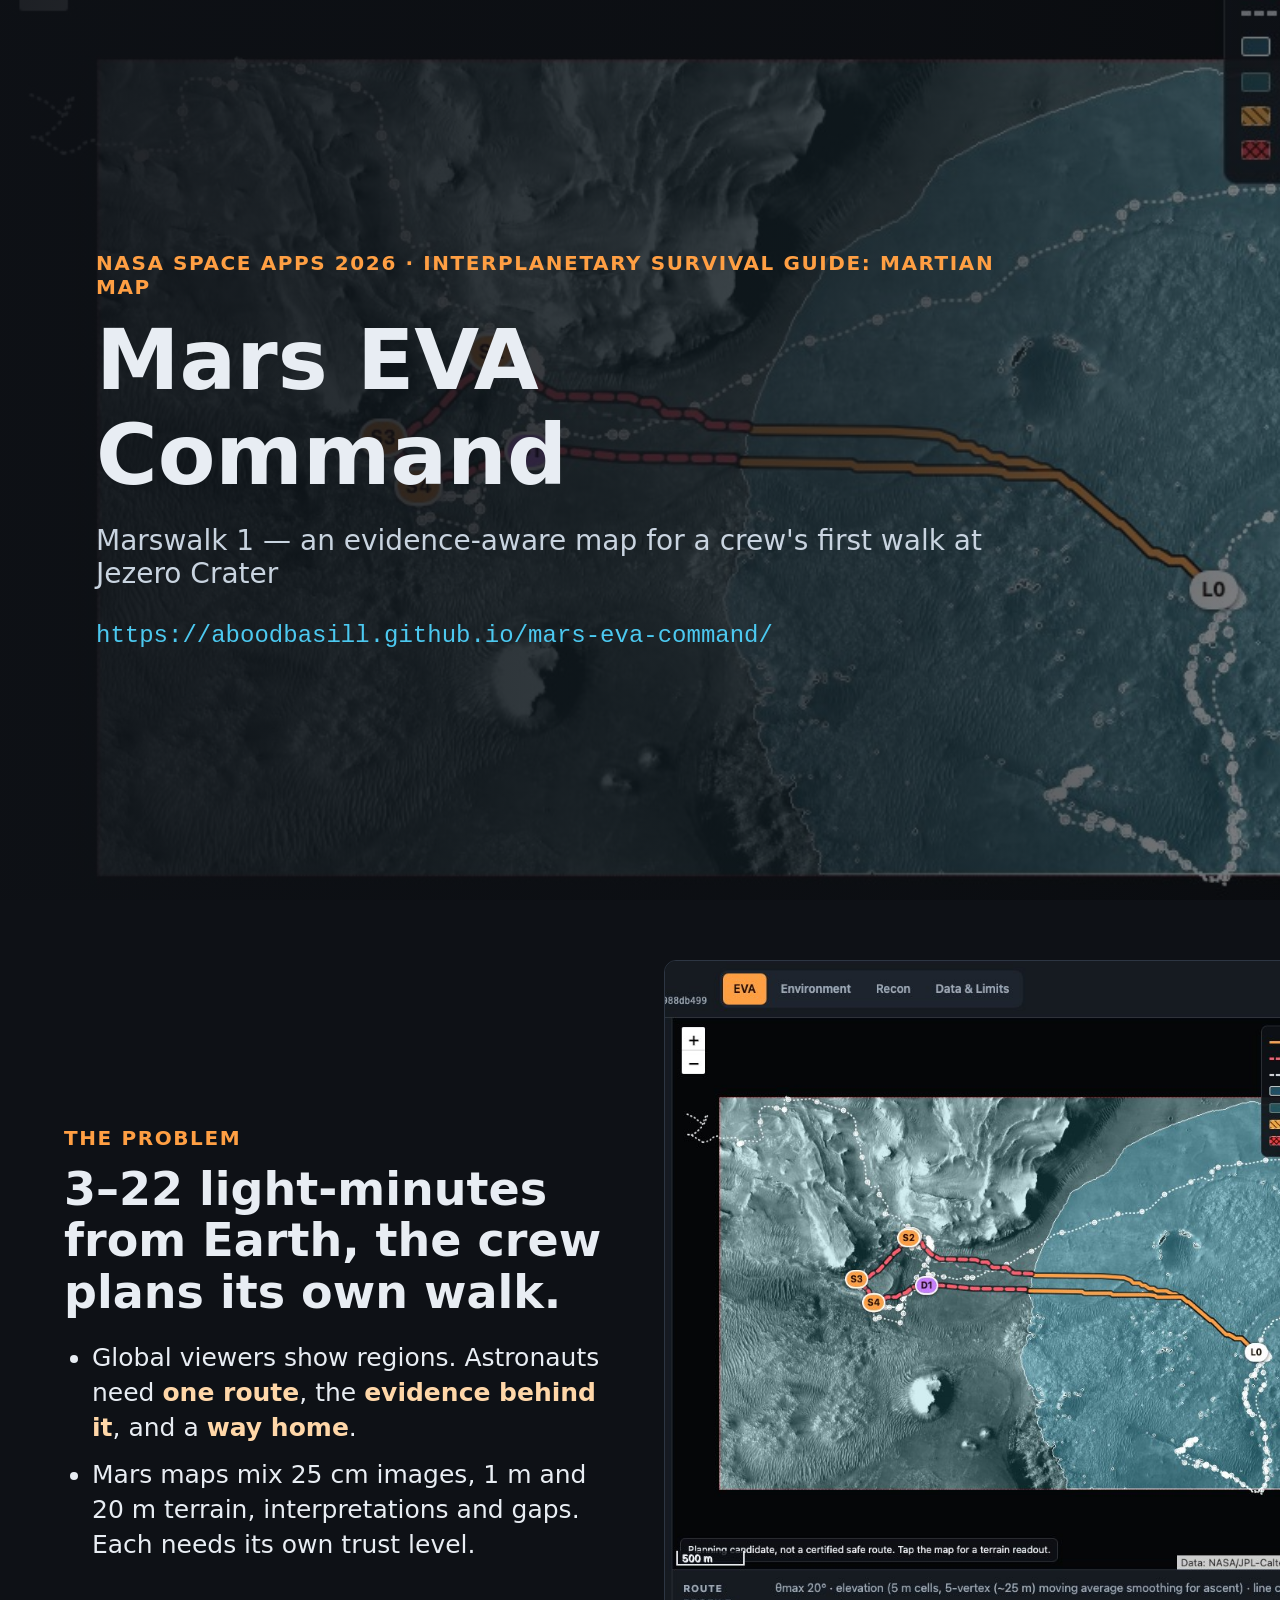
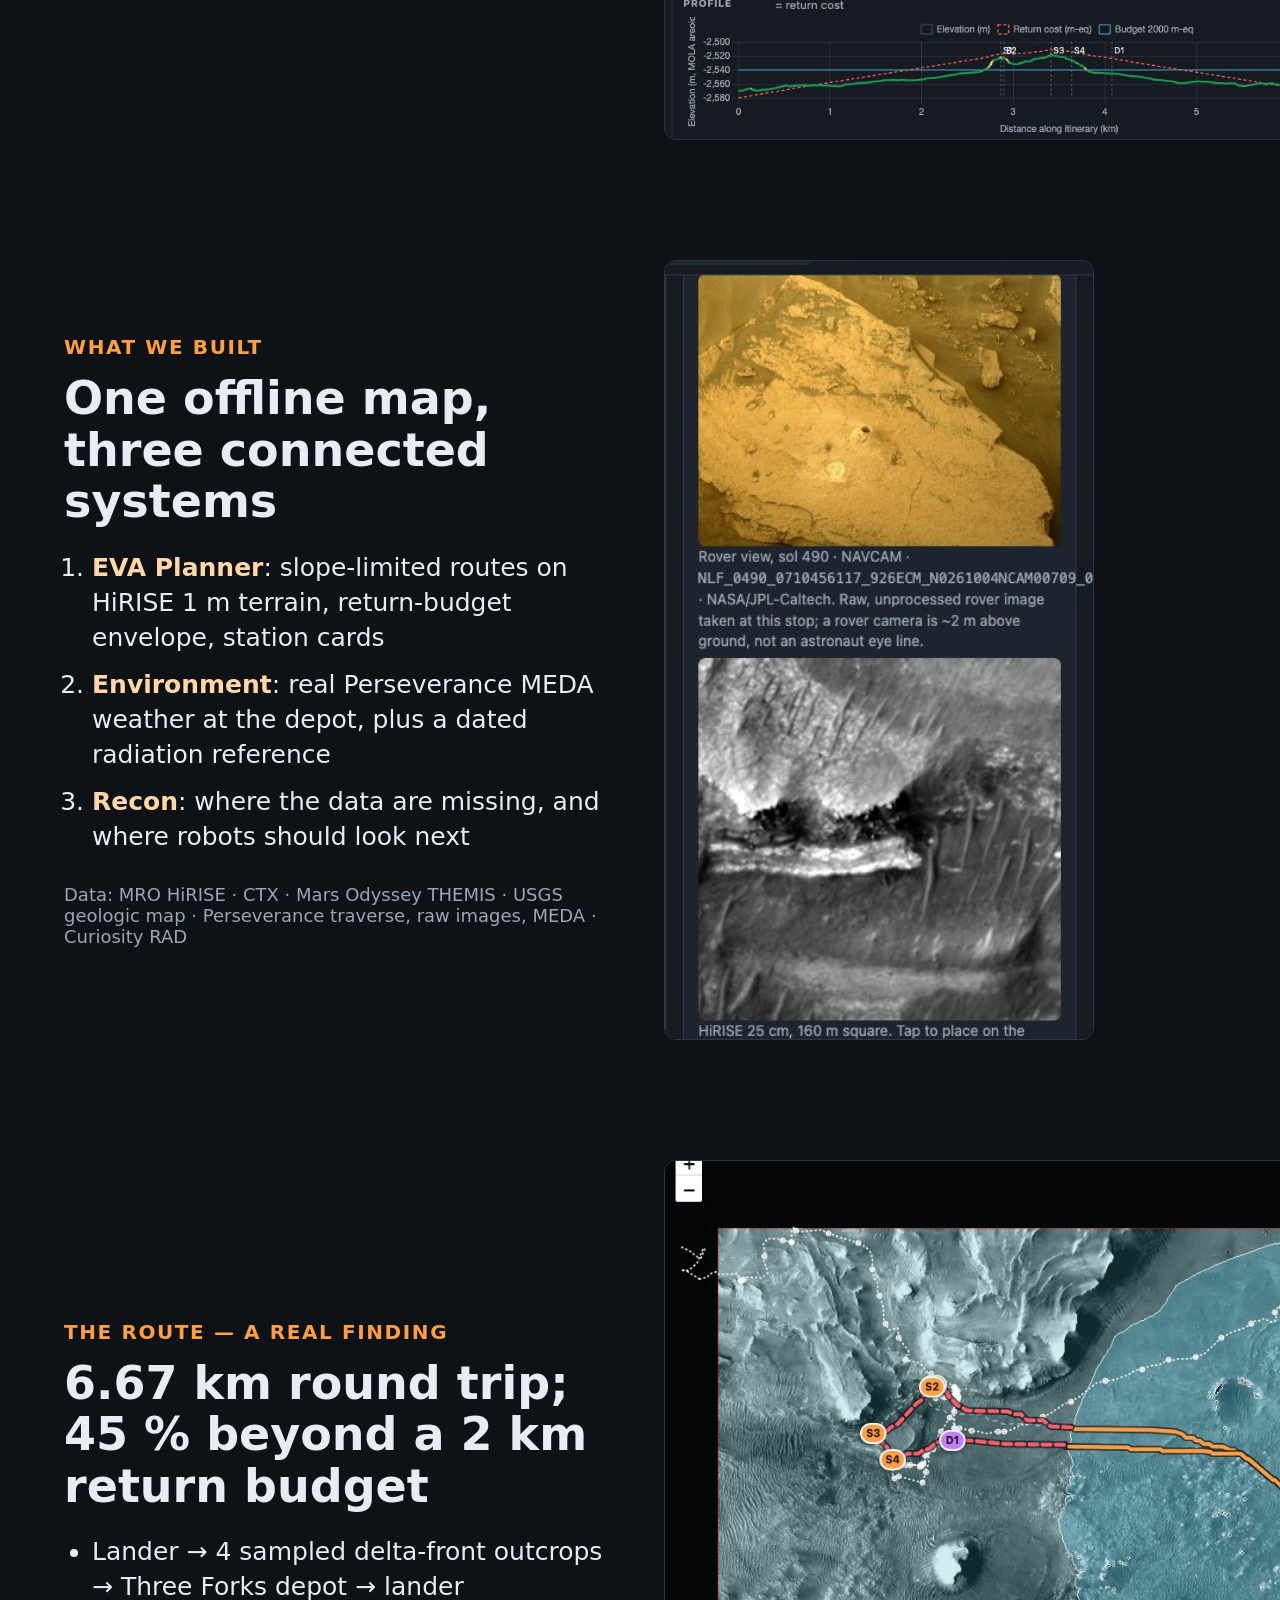
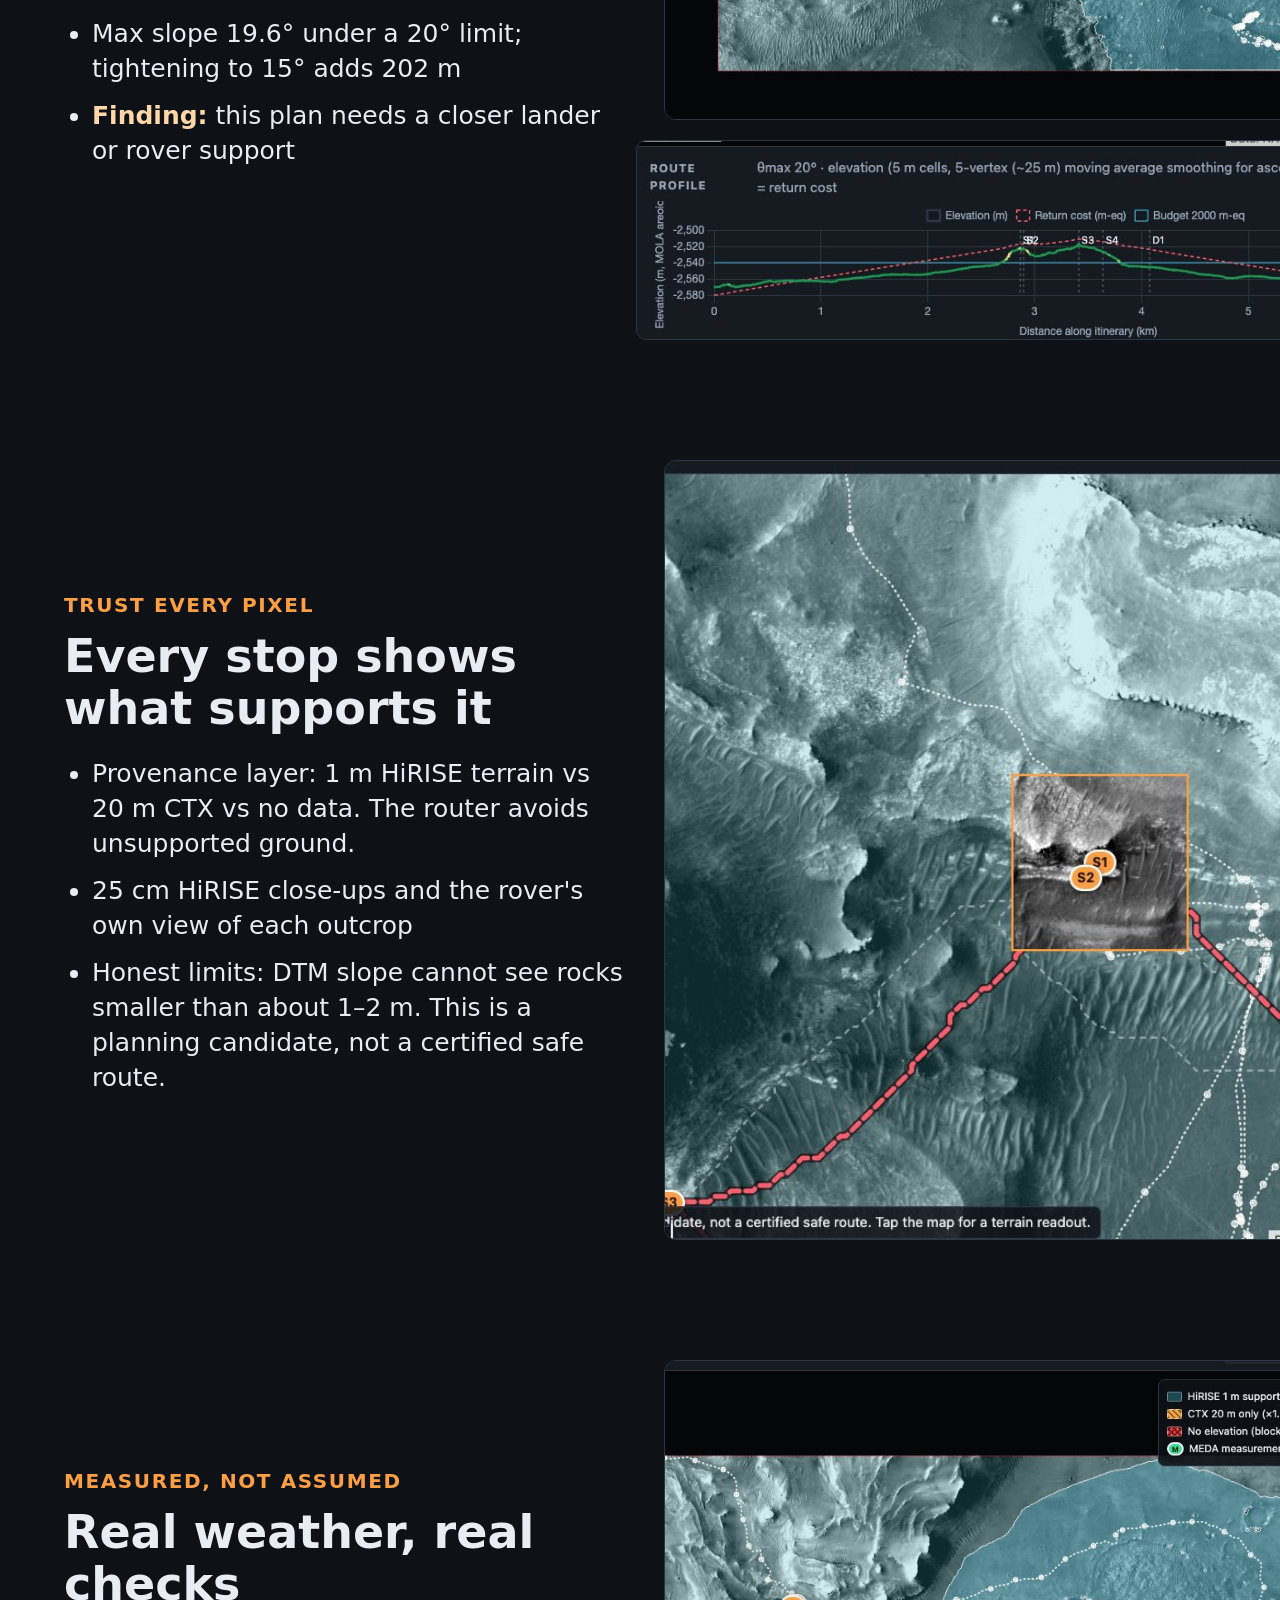
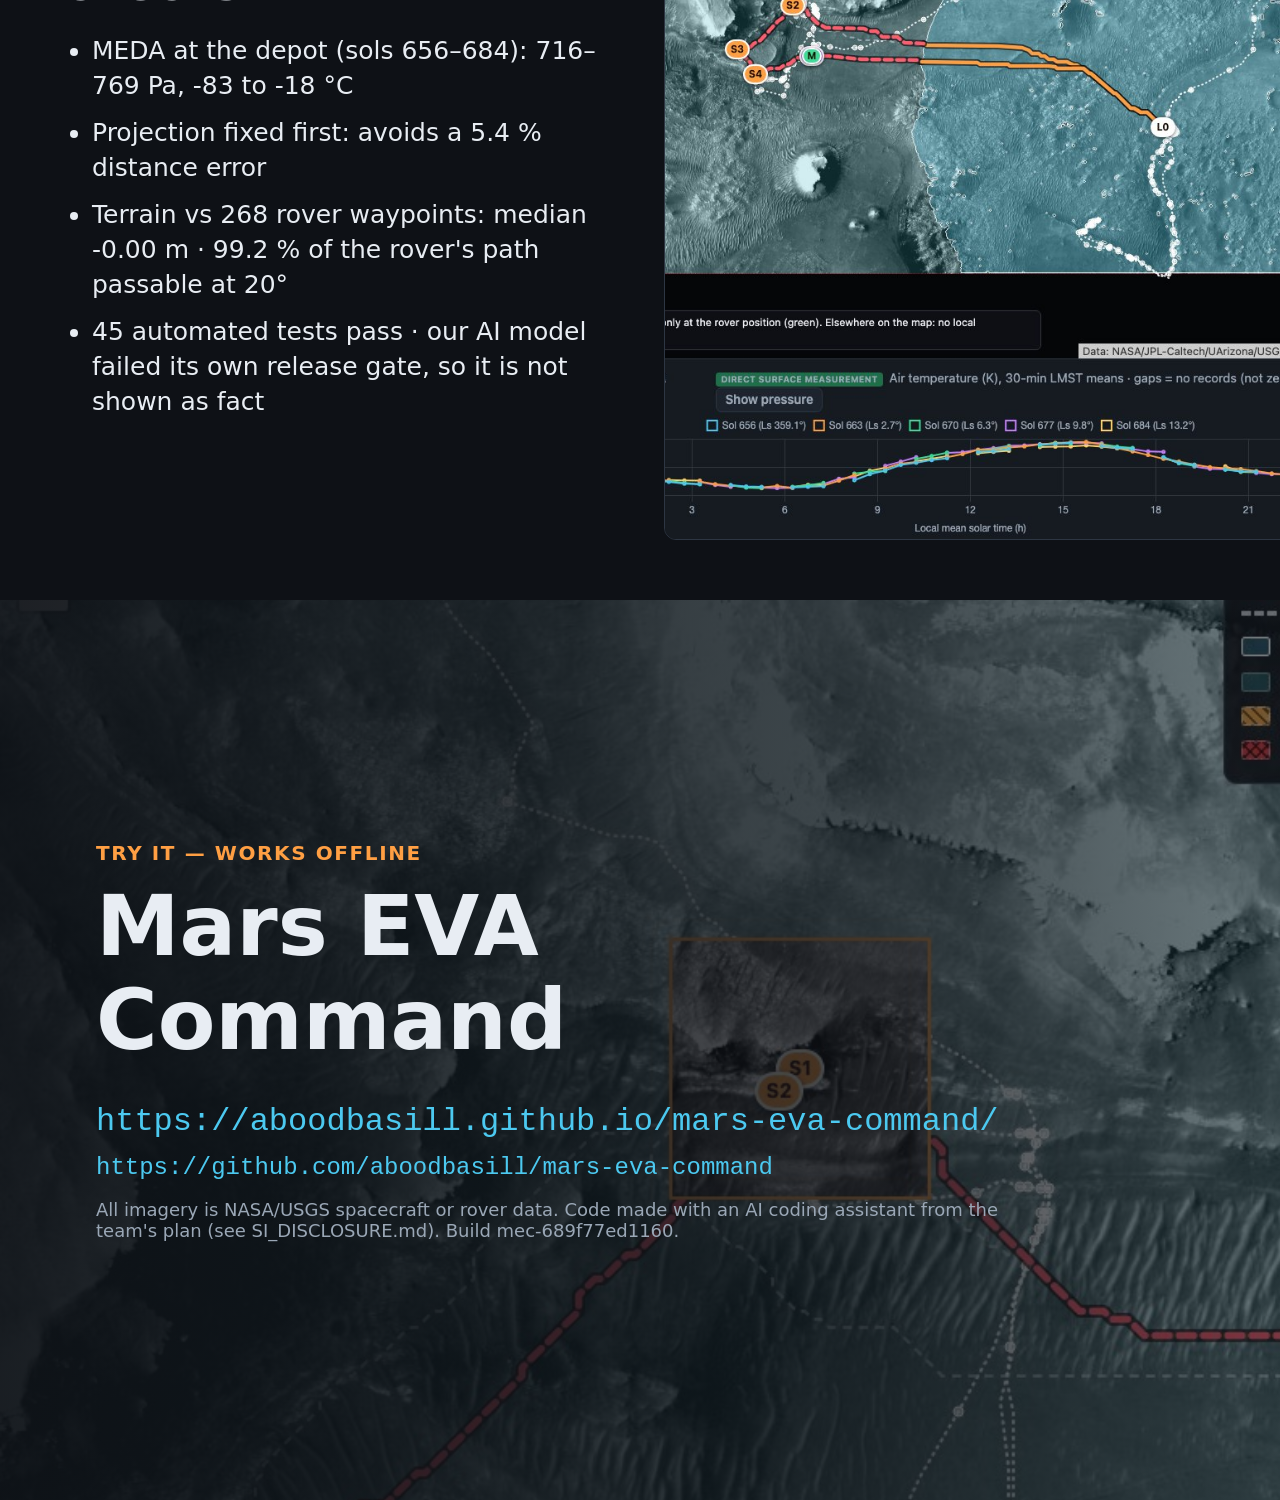
==== commit 72374992: "Only show 'Update ready' when the activated build differs from the page Co-Authored-By: Claude Opus " ====
--- a/app/demo/index.html
+++ b/app/demo/index.html
@@ -51,5 +51,5 @@
       <img class="pic" src="img/env.jpg" alt="Environment mode"></section><section class="s title"><img class="bg" src="img/chip.jpg" alt=""><div class="veil"></div><div class="tc">
       <div class="kicker">Try it — works offline</div><h1>Mars EVA Command</h1>
       <div class="links big">https://aboodbasill.github.io/mars-eva-command/</div><div class="links">https://github.com/aboodbasill/mars-eva-command</div>
-      <p class="small">All imagery is NASA/USGS spacecraft or rover data. Code made with an AI coding assistant from the team's plan (see SI_DISCLOSURE.md). Build mec-93876b149f5b.</p></div></section><script>const n=parseInt((location.hash.match(/slide=(\d+)/)||[])[1]||0,10);
+      <p class="small">All imagery is NASA/USGS spacecraft or rover data. Code made with an AI coding assistant from the team's plan (see SI_DISCLOSURE.md). Build mec-689f77ed1160.</p></div></section><script>const n=parseInt((location.hash.match(/slide=(\d+)/)||[])[1]||0,10);
       if(n){document.body.classList.add('one');document.querySelectorAll('.s')[n-1].classList.add('on');}</script></body></html>
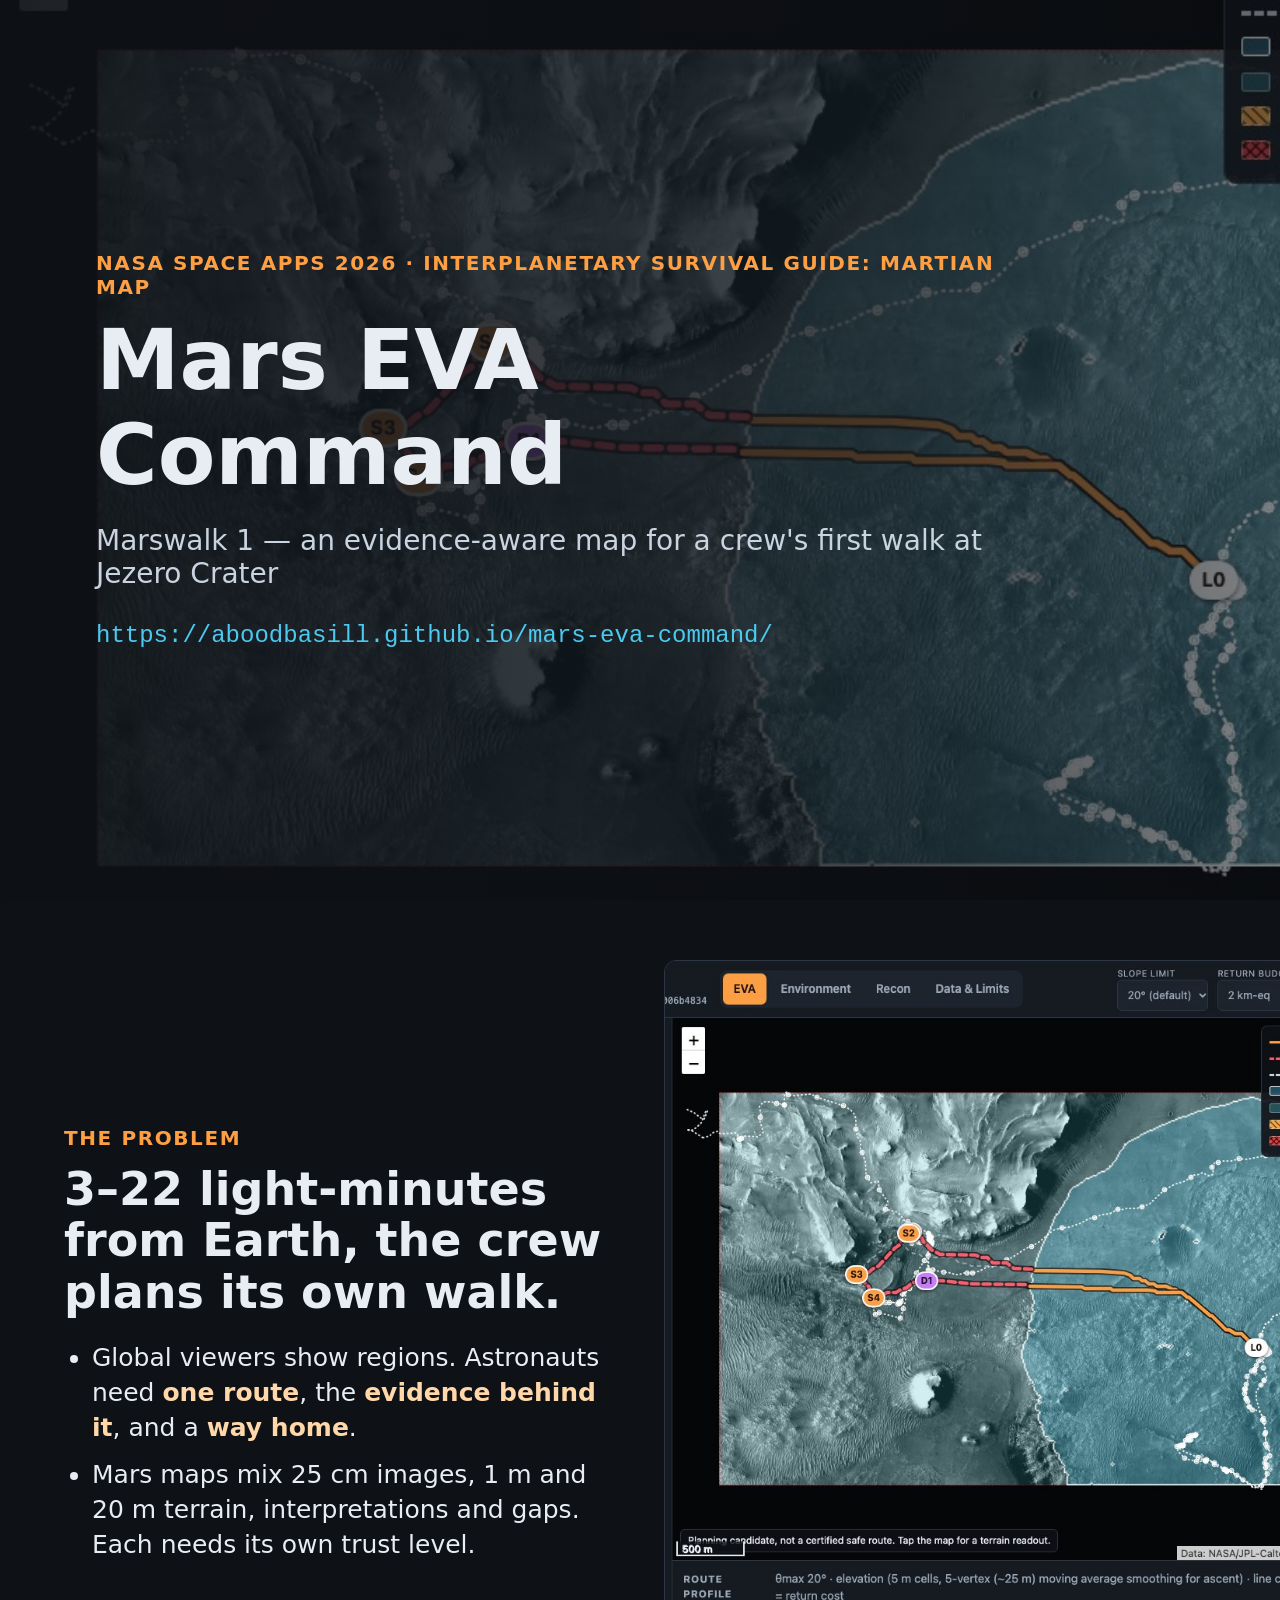
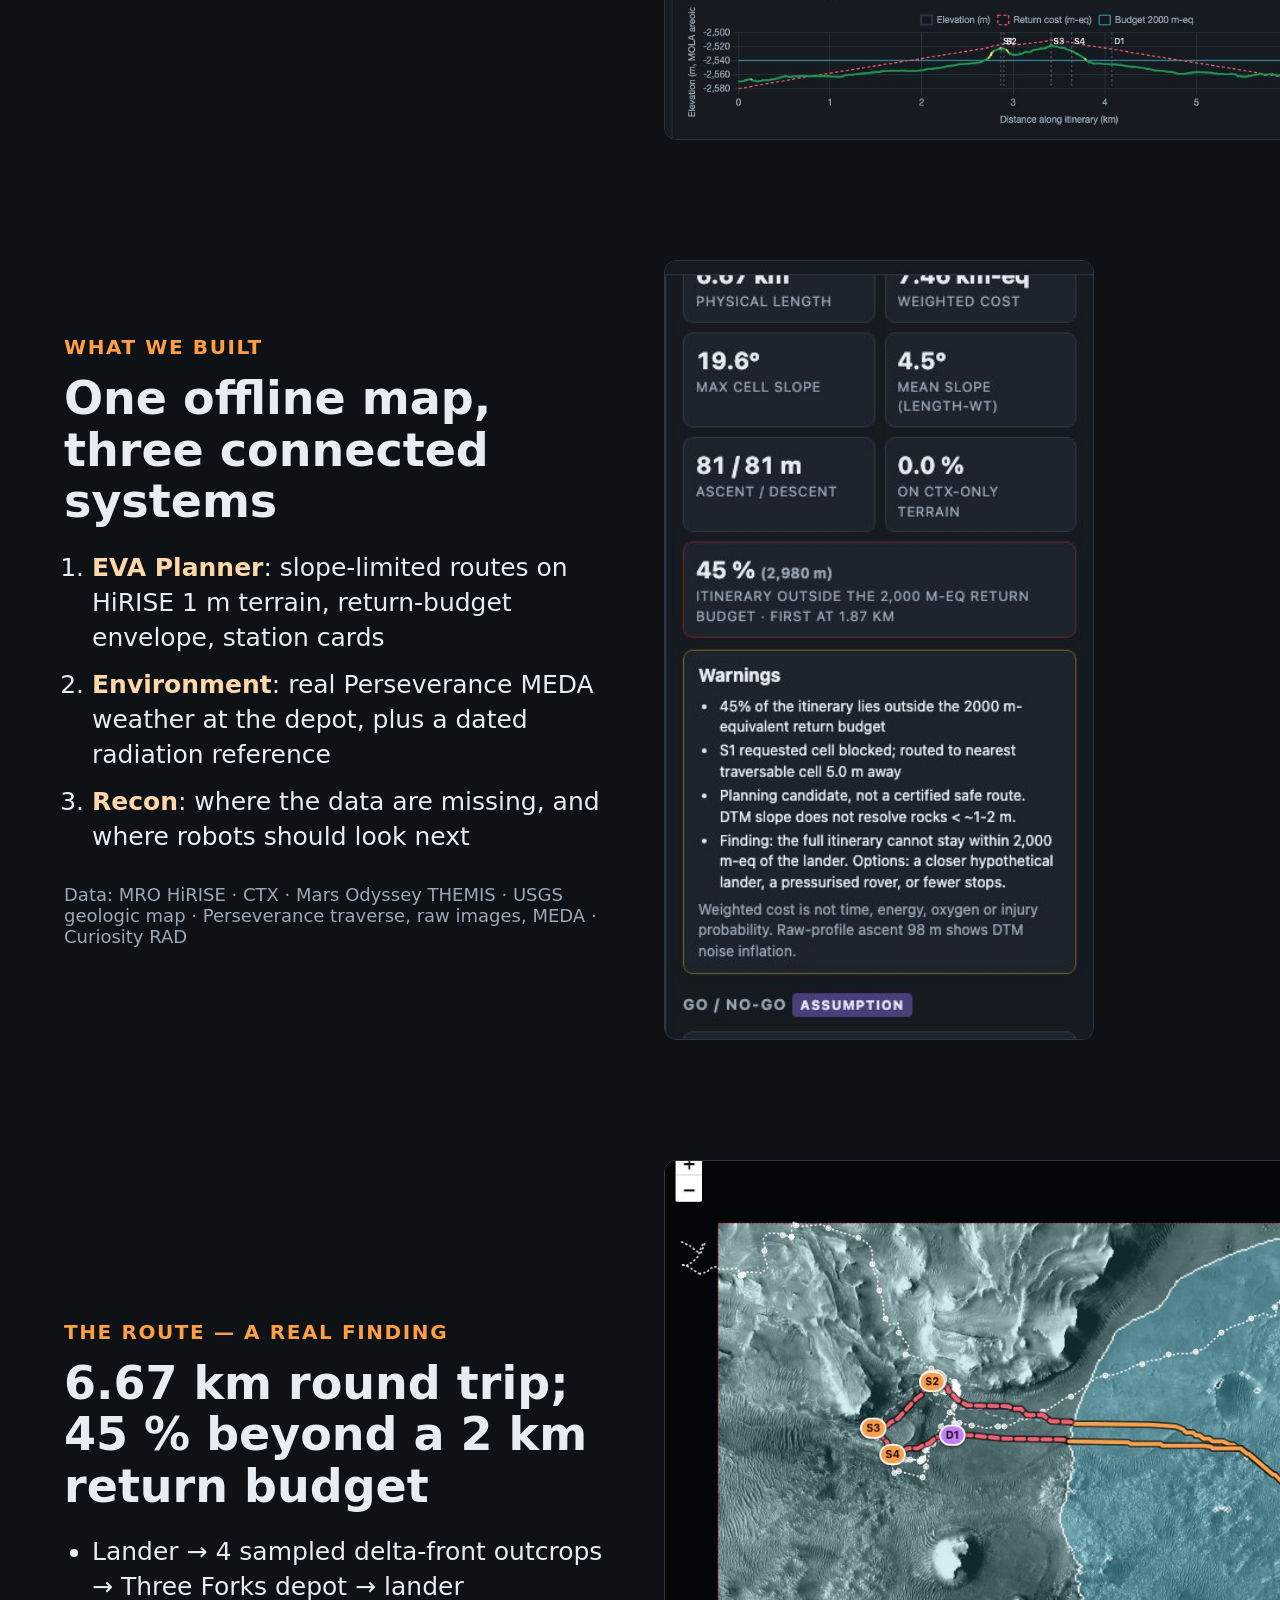
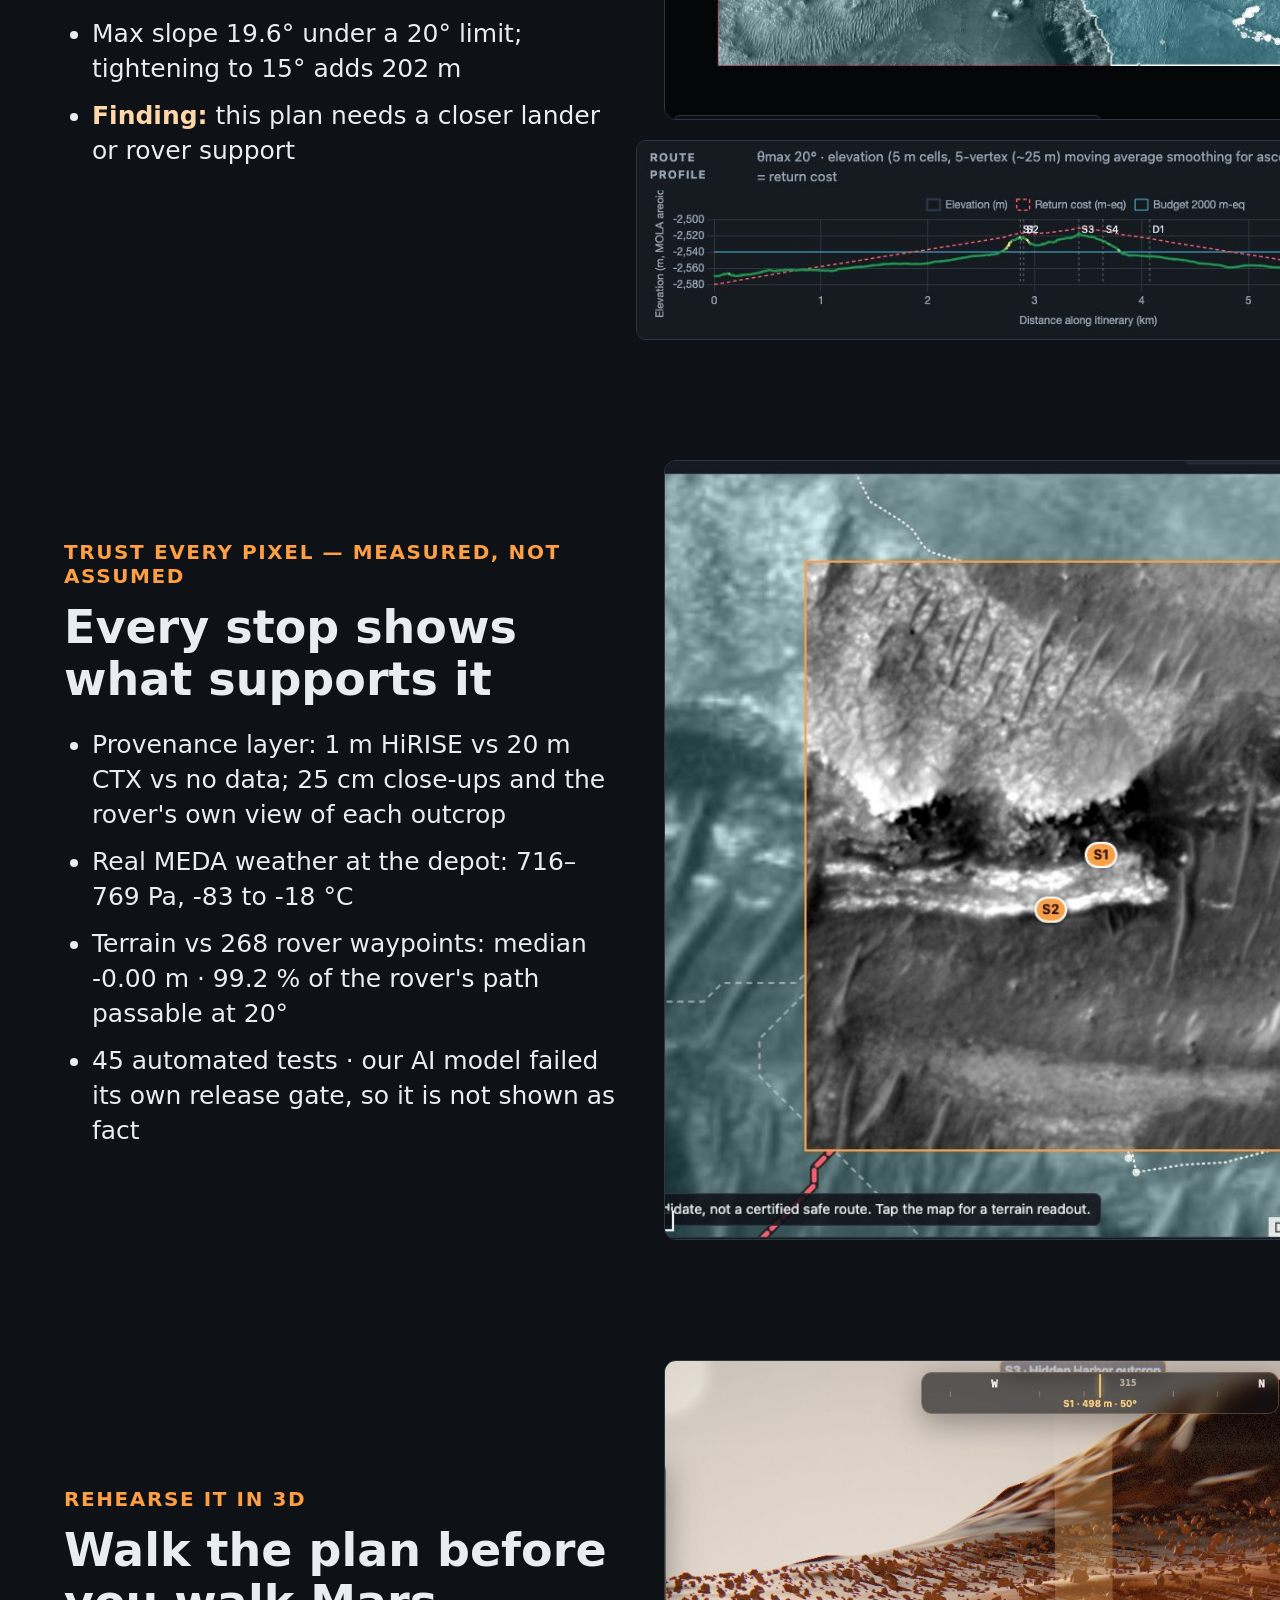
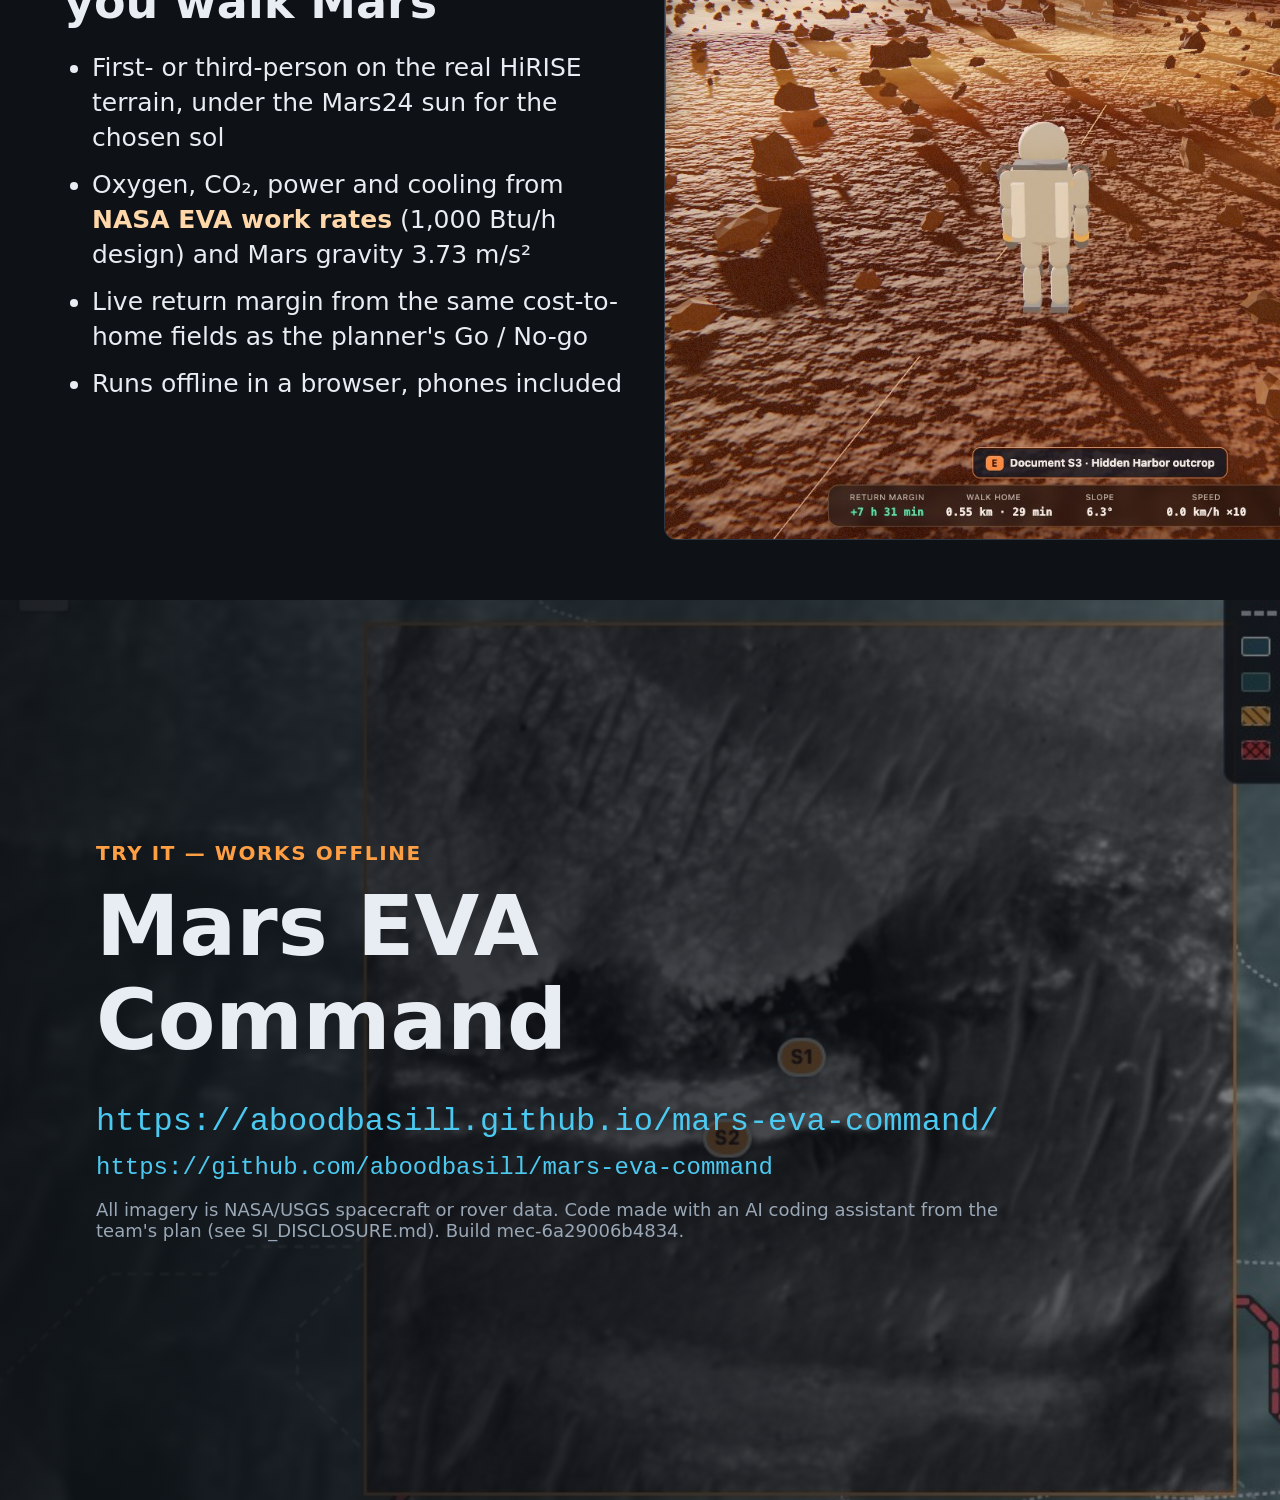
==== commit b39585d7: "Demo: add the 3D simulator slide and refresh all screenshots Slides stay at 7 (evidence and weather " ====
--- a/app/demo/index.html
+++ b/app/demo/index.html
@@ -37,19 +37,20 @@
       <ul><li>Lander → 4 sampled delta-front outcrops → Three Forks depot → lander</li>
       <li>Max slope 19.6° under a 20° limit; tightening to 15° adds 202 m</li>
       <li><b>Finding:</b> this plan needs a closer lander or rover support</li></ul></div>
-      <img class="pic" src="img/map.jpg" alt="Route map"><img class="strip" src="img/profile.jpg" alt="Elevation profile"></section><section class="s"><div class="txt"><div class="kicker">Trust every pixel</div>
+      <img class="pic" src="img/map.jpg" alt="Route map"><img class="strip" src="img/profile.jpg" alt="Elevation profile"></section><section class="s"><div class="txt"><div class="kicker">Trust every pixel — measured, not assumed</div>
       <h1>Every stop shows what supports it</h1>
-      <ul><li>Provenance layer: 1 m HiRISE terrain vs 20 m CTX vs no data. The router avoids unsupported ground.</li>
-      <li>25 cm HiRISE close-ups and the rover's own view of each outcrop</li>
-      <li>Honest limits: DTM slope cannot see rocks smaller than about 1–2 m. This is a planning candidate, not a certified safe route.</li></ul></div>
-      <img class="pic" src="img/chip.jpg" alt="25 cm HiRISE chip at S1"></section><section class="s"><div class="txt"><div class="kicker">Measured, not assumed</div>
-      <h1>Real weather, real checks</h1>
-      <ul><li>MEDA at the depot (sols 656–684): 716–769 Pa, -83 to -18 °C</li>
-      <li>Projection fixed first: avoids a 5.4 % distance error</li>
+      <ul><li>Provenance layer: 1 m HiRISE vs 20 m CTX vs no data; 25 cm close-ups and the rover's own view of each outcrop</li>
+      <li>Real MEDA weather at the depot: 716–769 Pa, -83 to -18 °C</li>
       <li>Terrain vs 268 rover waypoints: median -0.00 m · 99.2 % of the rover's path passable at 20°</li>
-      <li>45 automated tests pass · our AI model failed its own release gate, so it is not shown as fact</li></ul></div>
-      <img class="pic" src="img/env.jpg" alt="Environment mode"></section><section class="s title"><img class="bg" src="img/chip.jpg" alt=""><div class="veil"></div><div class="tc">
+      <li>45 automated tests · our AI model failed its own release gate, so it is not shown as fact</li></ul></div>
+      <img class="pic" src="img/chip.jpg" alt="25 cm HiRISE chip at S1"></section><section class="s"><div class="txt"><div class="kicker">Rehearse it in 3D</div>
+      <h1>Walk the plan before you walk Mars</h1>
+      <ul><li>First- or third-person on the real HiRISE terrain, under the Mars24 sun for the chosen sol</li>
+      <li>Oxygen, CO₂, power and cooling from <b>NASA EVA work rates</b> (1,000 Btu/h design) and Mars gravity 3.73 m/s²</li>
+      <li>Live return margin from the same cost-to-home fields as the planner's Go / No-go</li>
+      <li>Runs offline in a browser, phones included</li></ul></div>
+      <img class="pic" src="img/game.jpg" alt="3D field simulator at golden hour"></section><section class="s title"><img class="bg" src="img/chip.jpg" alt=""><div class="veil"></div><div class="tc">
       <div class="kicker">Try it — works offline</div><h1>Mars EVA Command</h1>
       <div class="links big">https://aboodbasill.github.io/mars-eva-command/</div><div class="links">https://github.com/aboodbasill/mars-eva-command</div>
-      <p class="small">All imagery is NASA/USGS spacecraft or rover data. Code made with an AI coding assistant from the team's plan (see SI_DISCLOSURE.md). Build mec-689f77ed1160.</p></div></section><script>const n=parseInt((location.hash.match(/slide=(\d+)/)||[])[1]||0,10);
+      <p class="small">All imagery is NASA/USGS spacecraft or rover data. Code made with an AI coding assistant from the team's plan (see SI_DISCLOSURE.md). Build mec-6a29006b4834.</p></div></section><script>const n=parseInt((location.hash.match(/slide=(\d+)/)||[])[1]||0,10);
       if(n){document.body.classList.add('one');document.querySelectorAll('.s')[n-1].classList.add('on');}</script></body></html>
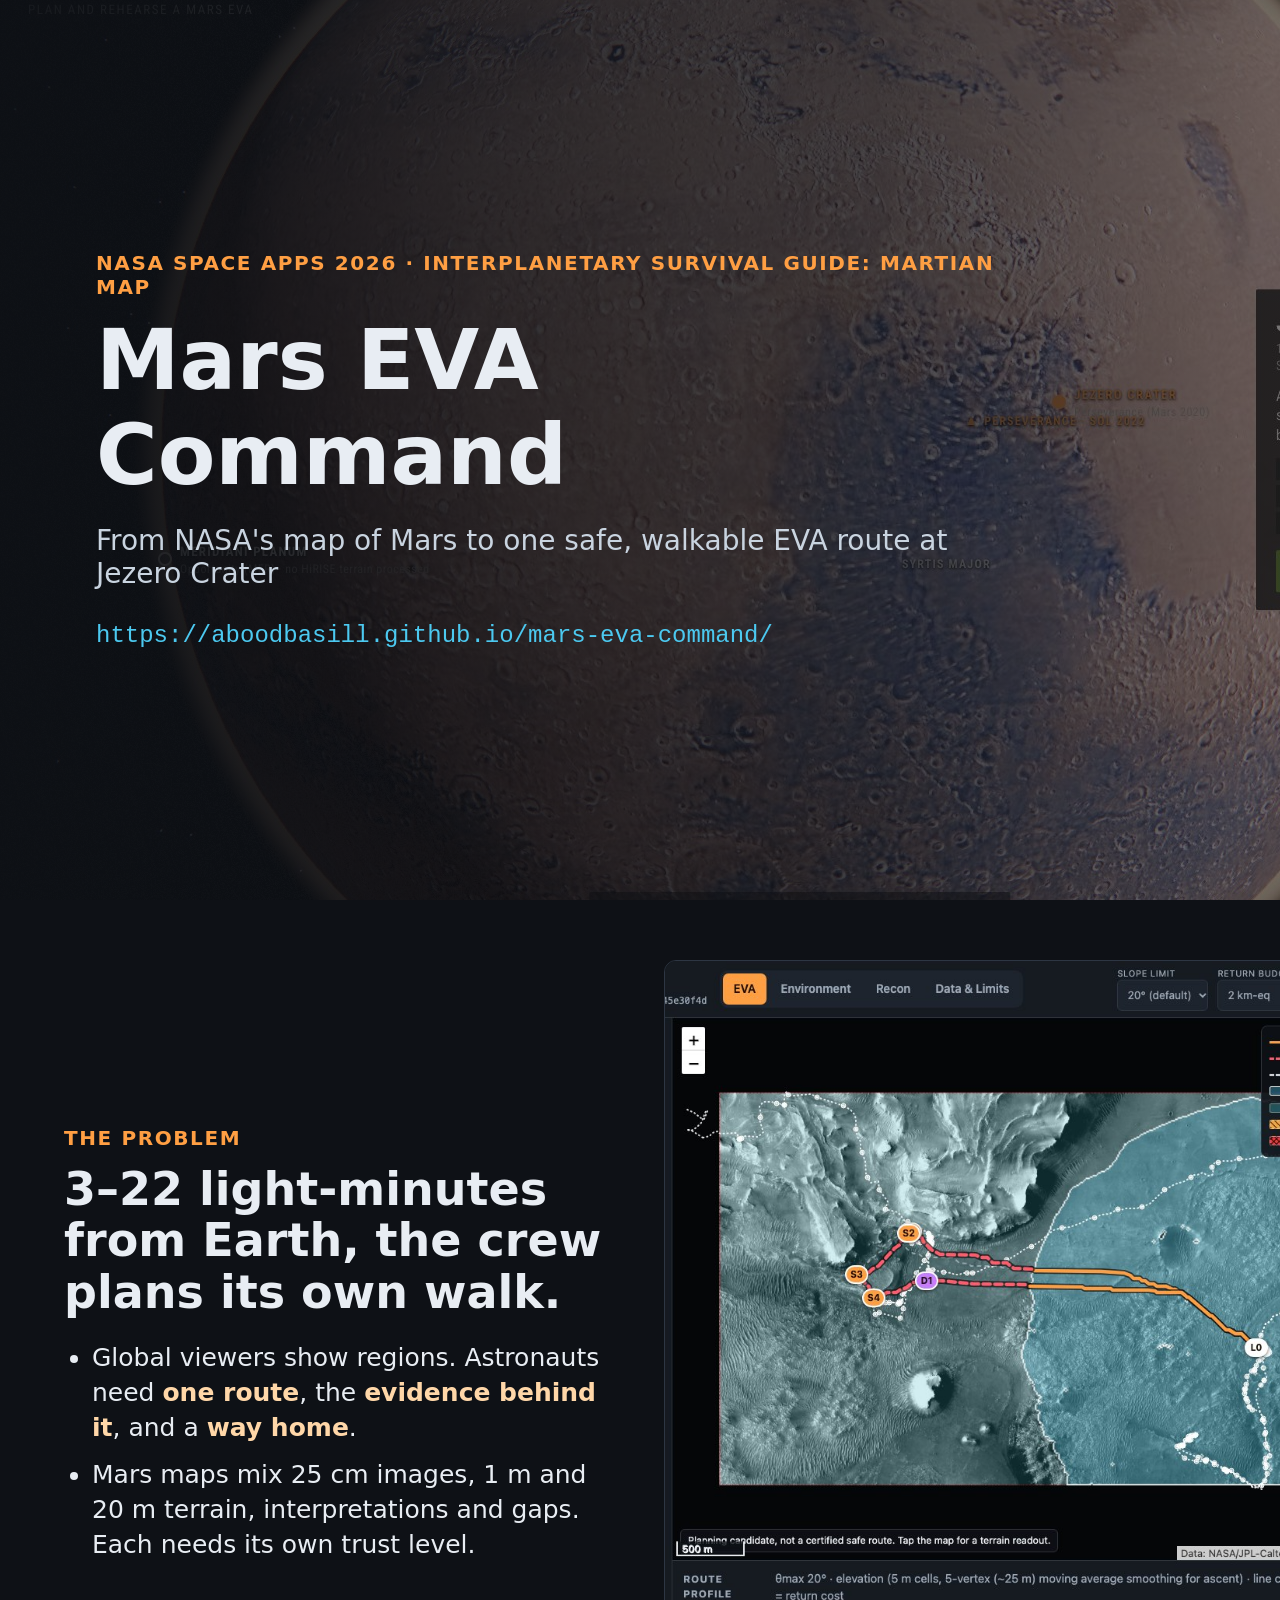
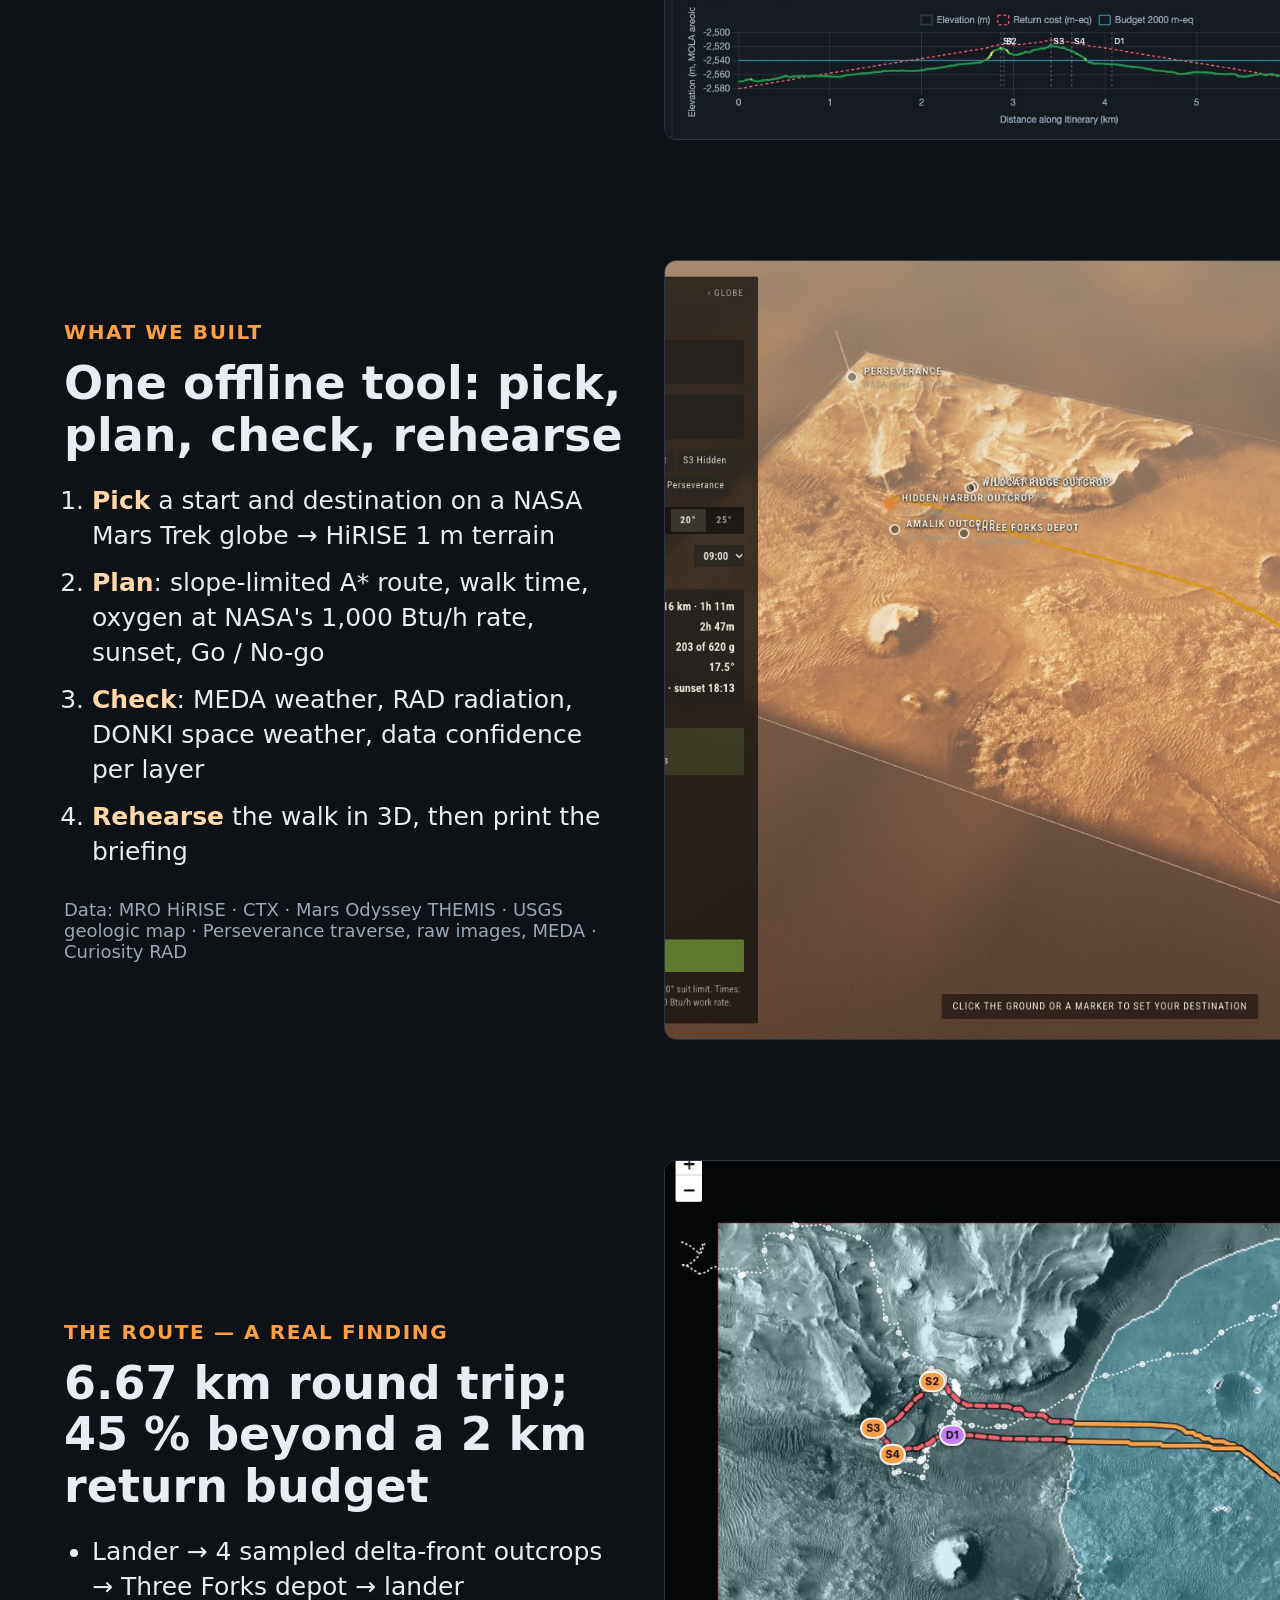
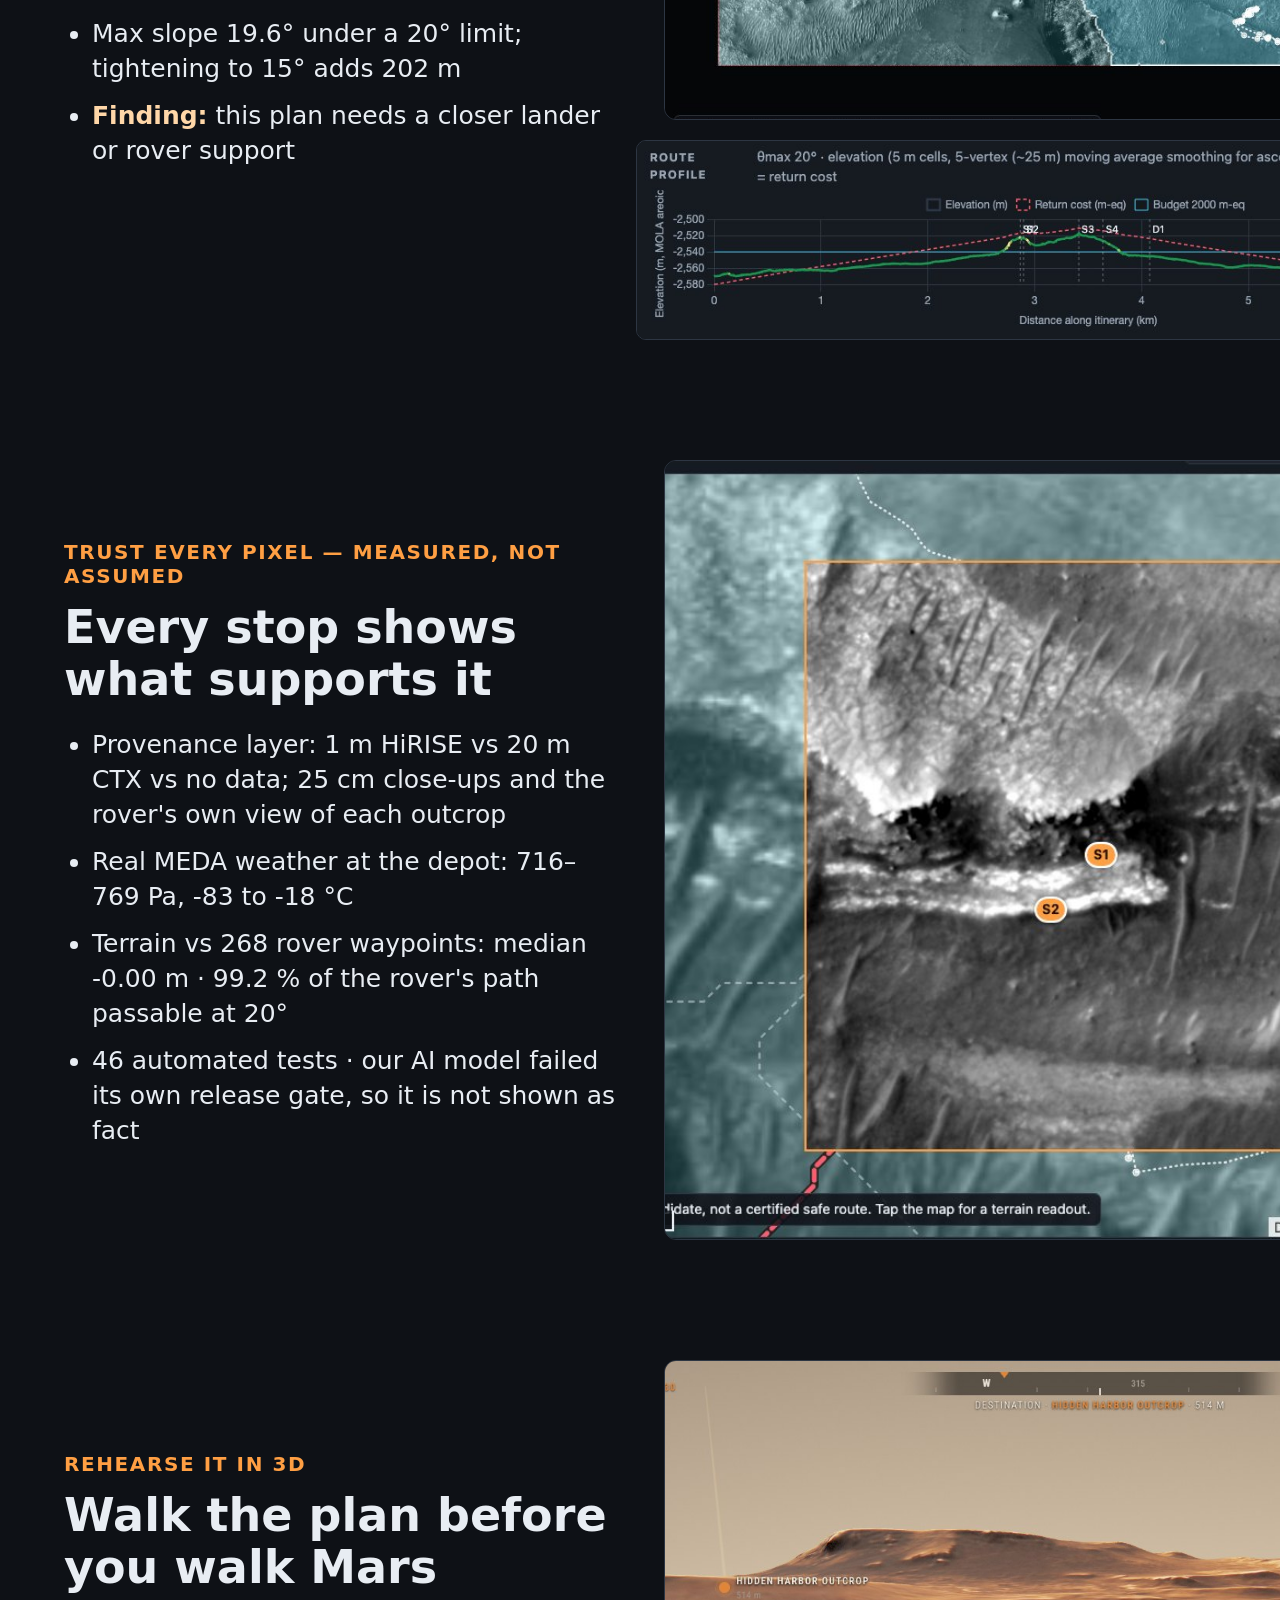
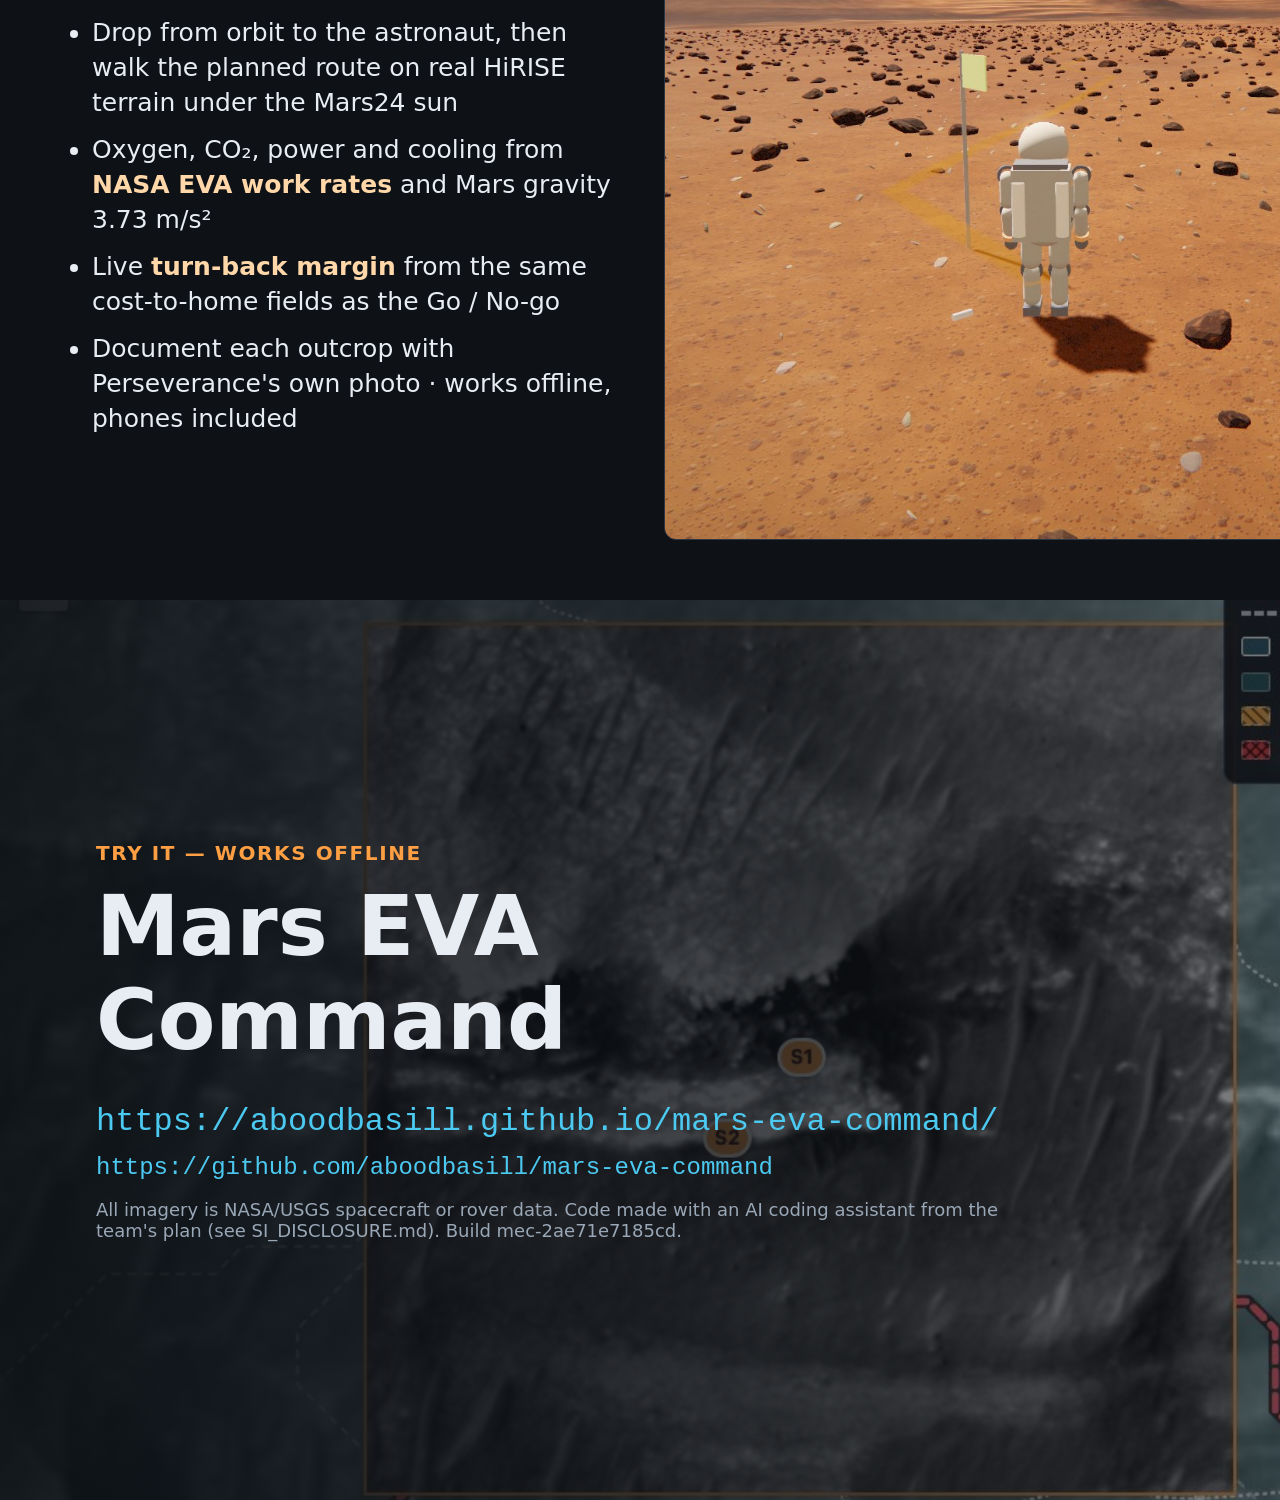
==== commit 1d2a409c: "Demo with globe, planner and EVA shots; Arabic presentation guide; robust Pages deploy - demo: new t" ====
--- a/app/demo/index.html
+++ b/app/demo/index.html
@@ -18,21 +18,22 @@
       .title h1{font-size:84px}.links{font-family:ui-monospace,Menlo,monospace;font-size:24px;color:#4cc9f0;margin-top:14px}
       .links.big{font-size:32px}.team{font-size:28px;margin-top:8px}
       @page{size:1600px 900px;margin:0}
-      body.one .s{display:none}body.one .s.on{display:flex}</style></head><body><section class="s title"><img class="bg" src="img/map.jpg" alt="">
+      body.one .s{display:none}body.one .s.on{display:flex}</style></head><body><section class="s title"><img class="bg" src="img/globe.jpg" alt="">
       <div class="veil"></div><div class="tc">
       <div class="kicker">NASA Space Apps 2026 · Interplanetary Survival Guide: Martian Map</div>
-      <h1>Mars EVA Command</h1><h2>Marswalk 1 — an evidence-aware map for a crew's first walk at Jezero Crater</h2>
+      <h1>Mars EVA Command</h1><h2>From NASA's map of Mars to one safe, walkable EVA route at Jezero Crater</h2>
       <div class="links">https://aboodbasill.github.io/mars-eva-command/</div></div></section><section class="s"><div class="txt"><div class="kicker">The problem</div>
       <h1>3–22 light-minutes from Earth, the crew plans its own walk.</h1>
       <ul><li>Global viewers show regions. Astronauts need <b>one route</b>, the <b>evidence behind it</b>, and a <b>way home</b>.</li>
       <li>Mars maps mix 25 cm images, 1 m and 20 m terrain, interpretations and gaps. Each needs its own trust level.</li></ul></div>
       <img class="pic" src="img/eva_full.jpg" alt="App overview"></section><section class="s"><div class="txt"><div class="kicker">What we built</div>
-      <h1>One offline map, three connected systems</h1>
-      <ol><li><b>EVA Planner</b>: slope-limited routes on HiRISE 1 m terrain, return-budget envelope, station cards</li>
-      <li><b>Environment</b>: real Perseverance MEDA weather at the depot, plus a dated radiation reference</li>
-      <li><b>Recon</b>: where the data are missing, and where robots should look next</li></ol>
+      <h1>One offline tool: pick, plan, check, rehearse</h1>
+      <ol><li><b>Pick</b> a start and destination on a NASA Mars Trek globe → HiRISE 1 m terrain</li>
+      <li><b>Plan</b>: slope-limited A* route, walk time, oxygen at NASA's 1,000 Btu/h rate, sunset, Go / No-go</li>
+      <li><b>Check</b>: MEDA weather, RAD radiation, DONKI space weather, data confidence per layer</li>
+      <li><b>Rehearse</b> the walk in 3D, then print the briefing</li></ol>
       <p class="small">Data: MRO HiRISE · CTX · Mars Odyssey THEMIS · USGS geologic map · Perseverance traverse, raw images, MEDA · Curiosity RAD</p></div>
-      <img class="pic tall" src="img/station.jpg" alt="Station card with rover view"></section><section class="s"><div class="txt"><div class="kicker">The route — a real finding</div>
+      <img class="pic" src="img/plan.jpg" alt="Site planner: start, destination, route and Go / No-go"></section><section class="s"><div class="txt"><div class="kicker">The route — a real finding</div>
       <h1>6.67 km round trip; 45 % beyond a 2 km return budget</h1>
       <ul><li>Lander → 4 sampled delta-front outcrops → Three Forks depot → lander</li>
       <li>Max slope 19.6° under a 20° limit; tightening to 15° adds 202 m</li>
@@ -42,15 +43,15 @@
       <ul><li>Provenance layer: 1 m HiRISE vs 20 m CTX vs no data; 25 cm close-ups and the rover's own view of each outcrop</li>
       <li>Real MEDA weather at the depot: 716–769 Pa, -83 to -18 °C</li>
       <li>Terrain vs 268 rover waypoints: median -0.00 m · 99.2 % of the rover's path passable at 20°</li>
-      <li>45 automated tests · our AI model failed its own release gate, so it is not shown as fact</li></ul></div>
+      <li>46 automated tests · our AI model failed its own release gate, so it is not shown as fact</li></ul></div>
       <img class="pic" src="img/chip.jpg" alt="25 cm HiRISE chip at S1"></section><section class="s"><div class="txt"><div class="kicker">Rehearse it in 3D</div>
       <h1>Walk the plan before you walk Mars</h1>
-      <ul><li>First- or third-person on the real HiRISE terrain, under the Mars24 sun for the chosen sol</li>
-      <li>Oxygen, CO₂, power and cooling from <b>NASA EVA work rates</b> (1,000 Btu/h design) and Mars gravity 3.73 m/s²</li>
-      <li>Live return margin from the same cost-to-home fields as the planner's Go / No-go</li>
-      <li>Runs offline in a browser, phones included</li></ul></div>
+      <ul><li>Drop from orbit to the astronaut, then walk the planned route on real HiRISE terrain under the Mars24 sun</li>
+      <li>Oxygen, CO₂, power and cooling from <b>NASA EVA work rates</b> and Mars gravity 3.73 m/s²</li>
+      <li>Live <b>turn-back margin</b> from the same cost-to-home fields as the Go / No-go</li>
+      <li>Document each outcrop with Perseverance's own photo · works offline, phones included</li></ul></div>
       <img class="pic" src="img/game.jpg" alt="3D field simulator at golden hour"></section><section class="s title"><img class="bg" src="img/chip.jpg" alt=""><div class="veil"></div><div class="tc">
       <div class="kicker">Try it — works offline</div><h1>Mars EVA Command</h1>
       <div class="links big">https://aboodbasill.github.io/mars-eva-command/</div><div class="links">https://github.com/aboodbasill/mars-eva-command</div>
-      <p class="small">All imagery is NASA/USGS spacecraft or rover data. Code made with an AI coding assistant from the team's plan (see SI_DISCLOSURE.md). Build mec-6a29006b4834.</p></div></section><script>const n=parseInt((location.hash.match(/slide=(\d+)/)||[])[1]||0,10);
+      <p class="small">All imagery is NASA/USGS spacecraft or rover data. Code made with an AI coding assistant from the team's plan (see SI_DISCLOSURE.md). Build mec-2ae71e7185cd.</p></div></section><script>const n=parseInt((location.hash.match(/slide=(\d+)/)||[])[1]||0,10);
       if(n){document.body.classList.add('one');document.querySelectorAll('.s')[n-1].classList.add('on');}</script></body></html>
